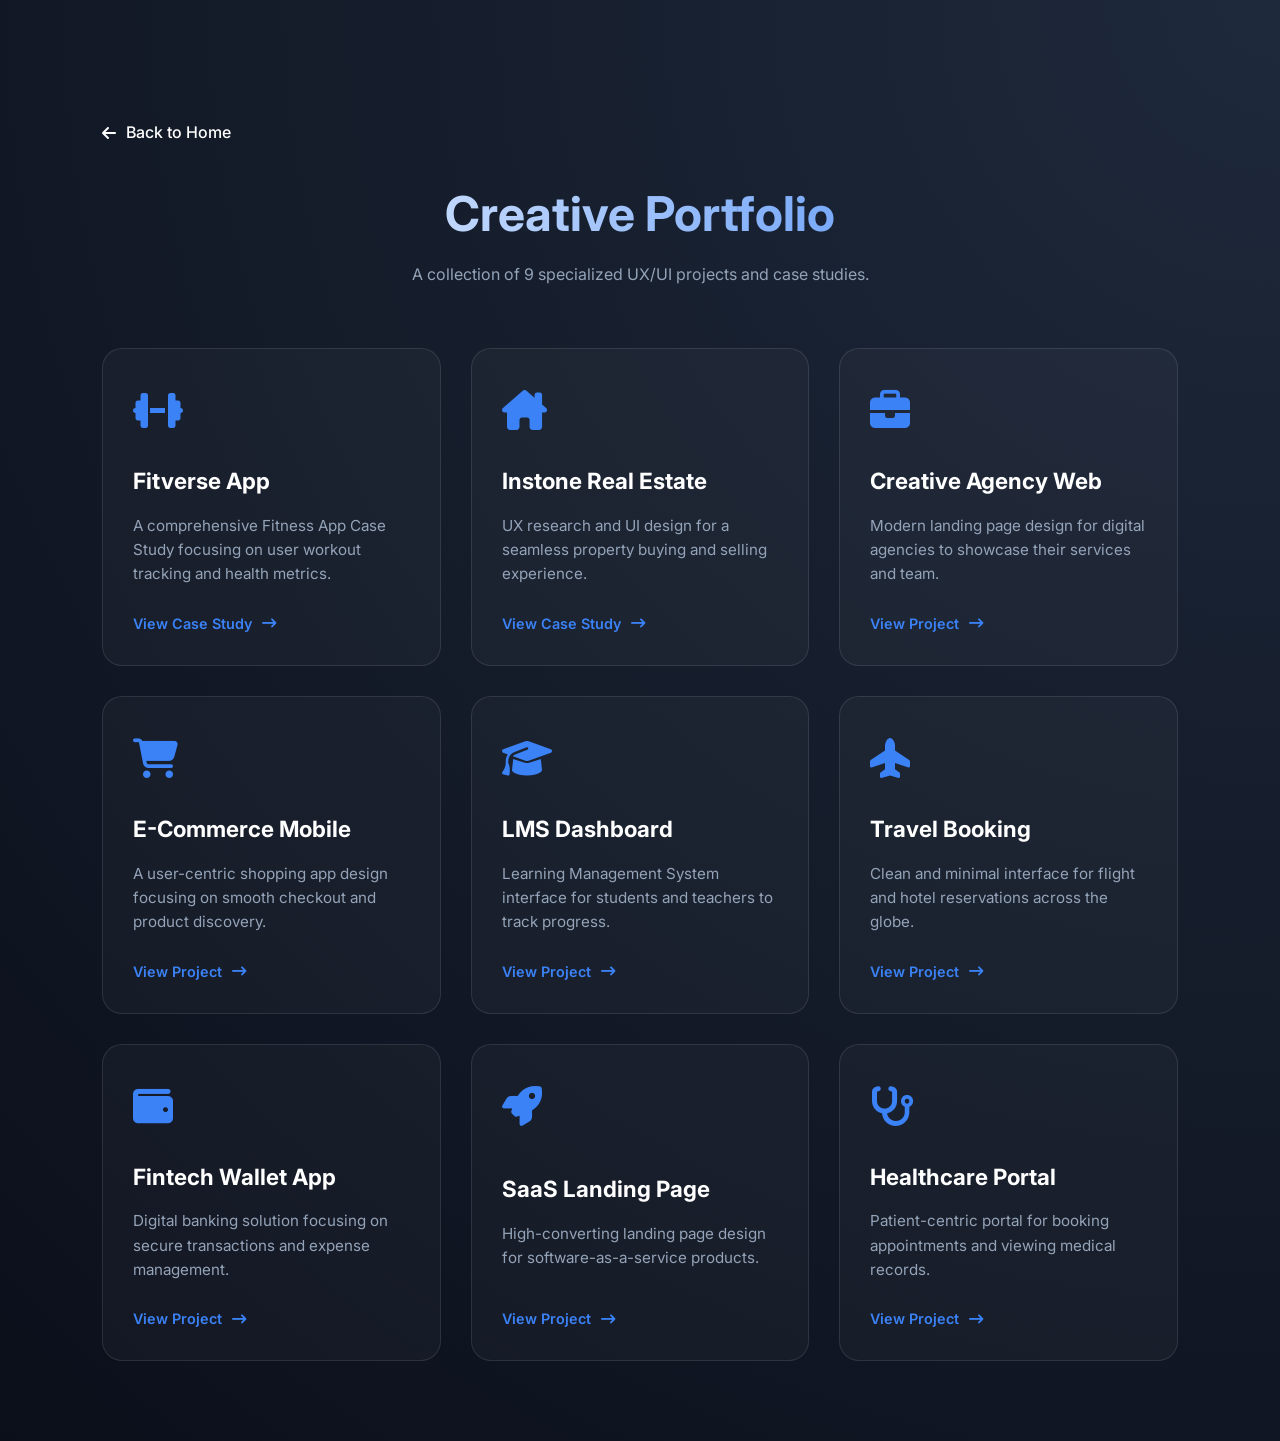
==== projects.html @ cd1f3f8b "first commit" ====
<!DOCTYPE html>
<html lang="en">
<head>
    <meta charset="UTF-8">
    <meta name="viewport" content="width=device-width, initial-scale=1.0">
    <title>My Projects | Sabbir Ahmed</title>
    <link href="https://fonts.googleapis.com/css2?family=Inter:wght@400;600;800&family=Poppins:wght@600;800&display=swap" rel="stylesheet">
    <link rel="stylesheet" href="https://cdnjs.cloudflare.com/ajax/libs/font-awesome/6.4.0/css/all.min.css">
    <link rel="stylesheet" href="style.css">
    <style>
        .projects-page {
            padding: 120px 8% 80px;
            background: radial-gradient(circle at top right, #1e293b, #0b0f1a);
            min-height: 100vh;
        }
        .header-info {
            text-align: center;
            margin-bottom: 60px;
        }
        .header-info h1 {
            font-size: 3rem;
            margin-bottom: 10px;
            background: linear-gradient(to right, #fff, var(--accent));
            -webkit-background-clip: text;
            -webkit-text-fill-color: transparent;
        }
        .project-grid {
            display: grid;
            grid-template-columns: repeat(auto-fit, minmax(320px, 1fr));
            gap: 30px;
        }
        .project-card {
            background: rgba(255, 255, 255, 0.03);
            border: 1px solid rgba(255, 255, 255, 0.1);
            border-radius: 20px;
            padding: 30px;
            text-decoration: none;
            transition: all 0.4s cubic-bezier(0.175, 0.885, 0.32, 1.275);
            display: flex;
            flex-direction: column;
            justify-content: space-between;
            position: relative;
            overflow: hidden;
        }
        .project-card::before {
            content: '';
            position: absolute;
            top: 0; left: 0; width: 100%; height: 4px;
            background: var(--accent);
            transform: scaleX(0);
            transition: 0.4s;
            transform-origin: left;
        }
        .project-card:hover {
            transform: translateY(-10px);
            background: rgba(255, 255, 255, 0.07);
            border-color: var(--accent);
            box-shadow: 0 20px 40px rgba(0,0,0,0.4);
        }
        .project-card:hover::before {
            transform: scaleX(1);
        }
        .p-icon {
            font-size: 2.5rem;
            color: var(--accent);
            margin-bottom: 20px;
        }
        .project-card h3 {
            color: #fff;
            font-size: 1.4rem;
            margin-bottom: 15px;
        }
        .project-card p {
            color: var(--text-dim);
            font-size: 0.95rem;
            line-height: 1.6;
            margin-bottom: 25px;
        }
        .p-footer {
            display: flex;
            align-items: center;
            color: var(--accent);
            font-weight: 600;
            font-size: 0.9rem;
            gap: 10px;
        }
        .back-btn {
            display: inline-flex;
            align-items: center;
            gap: 10px;
            color: #fff;
            text-decoration: none;
            margin-bottom: 30px;
            font-weight: 500;
            transition: 0.3s;
        }
        .back-btn:hover { color: var(--accent); }
    </style>
</head>
<body>

    <section class="projects-page">
        <a href="index.html" class="back-btn"><i class="fa-solid fa-arrow-left"></i> Back to Home</a>
        
        <div class="header-info">
            <h1>Creative Portfolio</h1>
            <p style="color: var(--text-dim);">A collection of 9 specialized UX/UI projects and case studies.</p>
        </div>

        <div class="project-grid">
            <a href="https://www.behance.net/gallery/232220679/Ux-Case-Study-Fitness-App%28Fitverse%29" target="_blank" class="project-card">
                <div class="p-icon"><i class="fa-solid fa-dumbbell"></i></div>
                <div>
                    <h3>Fitverse App</h3>
                    <p>A comprehensive Fitness App Case Study focusing on user workout tracking and health metrics.</p>
                </div>
                <div class="p-footer">View Case Study <i class="fa-solid fa-arrow-right-long"></i></div>
            </a>

            <a href="https://www.behance.net/gallery/232077105/UX-CASE-STUDY-REAL-ESTATE-%28INSTONE%29" target="_blank" class="project-card">
                <div class="p-icon"><i class="fa-solid fa-house-chimney"></i></div>
                <div>
                    <h3>Instone Real Estate</h3>
                    <p>UX research and UI design for a seamless property buying and selling experience.</p>
                </div>
                <div class="p-footer">View Case Study <i class="fa-solid fa-arrow-right-long"></i></div>
            </a>

            <a href="https://www.behance.net/sabbirahmed4396" target="_blank" class="project-card">
                <div class="p-icon"><i class="fa-solid fa-briefcase"></i></div>
                <div>
                    <h3>Creative Agency Web</h3>
                    <p>Modern landing page design for digital agencies to showcase their services and team.</p>
                </div>
                <div class="p-footer">View Project <i class="fa-solid fa-arrow-right-long"></i></div>
            </a>

            <a href="https://www.behance.net/sabbirahmed4396" target="_blank" class="project-card">
                <div class="p-icon"><i class="fa-solid fa-cart-shopping"></i></div>
                <div>
                    <h3>E-Commerce Mobile</h3>
                    <p>A user-centric shopping app design focusing on smooth checkout and product discovery.</p>
                </div>
                <div class="p-footer">View Project <i class="fa-solid fa-arrow-right-long"></i></div>
            </a>

            <a href="https://www.behance.net/sabbirahmed4396" target="_blank" class="project-card">
                <div class="p-icon"><i class="fa-solid fa-graduation-cap"></i></div>
                <div>
                    <h3>LMS Dashboard</h3>
                    <p>Learning Management System interface for students and teachers to track progress.</p>
                </div>
                <div class="p-footer">View Project <i class="fa-solid fa-arrow-right-long"></i></div>
            </a>

            <a href="https://www.behance.net/sabbirahmed4396" target="_blank" class="project-card">
                <div class="p-icon"><i class="fa-solid fa-plane-up"></i></div>
                <div>
                    <h3>Travel Booking</h3>
                    <p>Clean and minimal interface for flight and hotel reservations across the globe.</p>
                </div>
                <div class="p-footer">View Project <i class="fa-solid fa-arrow-right-long"></i></div>
            </a>

            <a href="https://www.behance.net/sabbirahmed4396" target="_blank" class="project-card">
                <div class="p-icon"><i class="fa-solid fa-wallet"></i></div>
                <div>
                    <h3>Fintech Wallet App</h3>
                    <p>Digital banking solution focusing on secure transactions and expense management.</p>
                </div>
                <div class="p-footer">View Project <i class="fa-solid fa-arrow-right-long"></i></div>
            </a>

            <a href="https://www.behance.net/sabbirahmed4396" target="_blank" class="project-card">
                <div class="p-icon"><i class="fa-solid fa-rocket"></i></div>
                <div>
                    <h3>SaaS Landing Page</h3>
                    <p>High-converting landing page design for software-as-a-service products.</p>
                </div>
                <div class="p-footer">View Project <i class="fa-solid fa-arrow-right-long"></i></div>
            </a>

            <a href="https://www.behance.net/sabbirahmed4396" target="_blank" class="project-card">
                <div class="p-icon"><i class="fa-solid fa-stethoscope"></i></div>
                <div>
                    <h3>Healthcare Portal</h3>
                    <p>Patient-centric portal for booking appointments and viewing medical records.</p>
                </div>
                <div class="p-footer">View Project <i class="fa-solid fa-arrow-right-long"></i></div>
            </a>
        </div>
    </section>

</body>
</html>
---- style.css ----
:root {
    --bg-deep: #0b0f1a;
    --bg-card: #161b2a;
    --accent: #3b82f6; 
    --accent-glow: rgba(59, 130, 246, 0.4);
    --text-white: #f8fafc;
    --text-dim: #94a3b8;
    --nav-bg: rgba(11, 15, 26, 0.95);
}

* { margin: 0; padding: 0; box-sizing: border-box; scroll-behavior: smooth; }
body { font-family: 'Inter', sans-serif; background: var(--bg-deep); color: var(--text-white); line-height: 1.6; }

/* Header */
header {
    position: fixed; width: 100%; top: 0; padding: 18px 8%; background: var(--nav-bg);
    backdrop-filter: blur(15px); z-index: 1000; display: flex; justify-content: space-between; align-items: center;
    border-bottom: 1px solid rgba(255,255,255,0.05);
}
.logo { font-weight: 800; font-size: 1.6rem; color: white; text-decoration: none; font-family: 'Poppins', sans-serif; }
.logo span { color: var(--accent); }
.nav-menu { display: flex; list-style: none; gap: 30px; }
.nav-link { text-decoration: none; color: var(--text-dim); font-weight: 500; transition: 0.3s; }
.nav-link:hover { color: var(--accent); }

/* Hero Section */
section { padding: 100px 10%; }
.hero { height: 100vh; display: flex; align-items: center; justify-content: space-between; background: radial-gradient(circle at 80% 20%, #1e293b 0%, #0b0f1a 100%); }
.hero h1 { font-family: 'Poppins', sans-serif; font-size: 3.5rem; font-weight: 800; }
.hero h1 span { color: var(--accent); }
.designation-container { font-size: 1.8rem; font-weight: 600; margin-bottom: 20px; color: #fff; }
.hero-description { color: var(--text-dim); max-width: 550px; margin-bottom: 40px; }

/* Resume Button & Hero Socials */
.hero-action { display: flex; flex-direction: column; gap: 30px; }
.btn-modern {
    display: inline-flex; align-items: center; background: var(--accent); color: white;
    text-decoration: none; padding: 10px 25px; border-radius: 50px; font-weight: 600; transition: 0.4s; width: fit-content;
}
.btn-modern .icon { background: white; color: var(--accent); width: 35px; height: 35px; border-radius: 50%; display: flex; align-items: center; justify-content: center; margin-left: 15px; }
.btn-modern:hover { transform: translateY(-3px); box-shadow: 0 10px 20px var(--accent-glow); }

.hero-socials { display: flex; gap: 15px; }
.social-icon {
    width: 40px; height: 40px; display: flex; align-items: center; justify-content: center;
    background: var(--bg-card); color: var(--accent); border: 1px solid rgba(59, 130, 246, 0.2);
    border-radius: 10px; transition: 0.3s; text-decoration: none;
}
.social-icon:hover { background: var(--accent); color: white; transform: translateY(-5px); box-shadow: 0 5px 15px var(--accent-glow); }

/* Get In Touch Section - Refined */
.contact-wrapper {
    display: grid; grid-template-columns: 1fr 1.5fr; gap: 40px;
    background: var(--bg-card); padding: 40px; border-radius: 25px;
    border: 1px solid rgba(255,255,255,0.05); box-shadow: 0 20px 40px rgba(0,0,0,0.3);
}
.contact-info-card {
    background: var(--accent); color: white; padding: 40px; border-radius: 20px;
}
.contact-info-card h3 { margin-bottom: 15px; font-size: 1.5rem; }
.info-item { display: flex; align-items: center; gap: 20px; margin-top: 30px; }
.info-item i { font-size: 1.5rem; background: rgba(255,255,255,0.2); width: 50px; height: 50px; display: flex; align-items: center; justify-content: center; border-radius: 12px; }
.info-item span { display: block; font-size: 0.8rem; opacity: 0.8; }
.info-item p { font-weight: 600; }

.contact-form { display: flex; flex-direction: column; gap: 20px; }
.form-row { display: grid; grid-template-columns: 1fr 1fr; gap: 20px; }
.contact-form input, .contact-form textarea {
    background: rgba(255,255,255,0.03); border: 1px solid rgba(255,255,255,0.1);
    padding: 15px; border-radius: 12px; color: white; outline: none; transition: 0.3s;
}
.contact-form input:focus, .contact-form textarea:focus { border-color: var(--accent); background: rgba(255,255,255,0.05); }
.btn-primary {
    background: var(--accent); color: white; padding: 15px 30px; border: none;
    border-radius: 12px; font-weight: 700; cursor: pointer; transition: 0.3s; width: fit-content;
}
.btn-primary:hover { transform: scale(1.05); box-shadow: 0 10px 20px var(--accent-glow); }

/* Footer - Beautiful & Clean */
footer {
    background: #070a13; padding: 80px 10% 40px; border-top: 1px solid rgba(255,255,255,0.05);
}
.footer-container {
    display: grid; grid-template-columns: 2fr 1fr 1.5fr; gap: 60px; margin-bottom: 60px;
}
.footer-brand .logo { font-size: 2rem; }
.footer-brand p { color: var(--text-dim); margin-top: 20px; max-width: 350px; }
.footer-links h4, .footer-newsletter h4 { font-size: 1.2rem; margin-bottom: 25px; position: relative; }
.footer-links h4::after { content: ''; position: absolute; left: 0; bottom: -8px; width: 40px; height: 2px; background: var(--accent); }
.footer-links ul { list-style: none; }
.footer-links ul li { margin-bottom: 12px; }
.footer-links ul li a { color: var(--text-dim); text-decoration: none; transition: 0.3s; }
.footer-links ul li a:hover { color: var(--accent); padding-left: 8px; }

.footer-socials { display: flex; gap: 15px; margin-top: 20px; }
.footer-socials a {
    width: 45px; height: 45px; background: rgba(255,255,255,0.05); color: white;
    display: flex; align-items: center; justify-content: center; border-radius: 50%;
    transition: 0.3s; text-decoration: none; font-size: 1.2rem;
}
.footer-socials a:hover { background: var(--accent); transform: rotate(360deg); }

.footer-bottom {
    text-align: center; padding-top: 40px; border-top: 1px solid rgba(255,255,255,0.05); color: #444; font-size: 0.9rem;
}

/* Morph Animation & Section Title */
.profile-frame {
    width: 350px; height: 350px; overflow: hidden; border: 5px solid rgba(255,255,255,0.05);
    animation: morph 8s infinite ease-in-out;
}
.profile-frame img { width: 100%; height: 100%; object-fit: cover; }
@keyframes morph {
    0%, 100% { border-radius: 60% 40% 30% 70% / 60% 30% 70% 40%; }
    50% { border-radius: 30% 60% 70% 40% / 50% 60% 30% 60%; }
}
.section-title { text-align: center; font-size: 2.5rem; margin-bottom: 60px; font-family: 'Poppins'; }
.grid-container { display: grid; grid-template-columns: repeat(auto-fit, minmax(300px, 1fr)); gap: 30px; }
.card { background: var(--bg-card); padding: 40px; border-radius: 20px; border: 1px solid rgba(255,255,255,0.05); transition: 0.3s; }
.card:hover { transform: translateY(-10px); border-color: var(--accent); }

/* Responsive */
@media (max-width: 992px) {
    .contact-wrapper, .footer-container { grid-template-columns: 1fr; gap: 40px; }
    .hero { flex-direction: column; text-align: center; height: auto; padding-top: 150px; }
    .hero-socials { justify-content: center; }
    .hero-action { align-items: center; }
    .form-row { grid-template-columns: 1fr; }
}

/* --- AI Background Setup --- */

/* Base styling for sections with background */
.section-bg {
    position: relative;
    background-size: cover;
    background-position: center;
    background-attachment: fixed; /* Creates the cool parallax effect */
    z-index: 1;
    overflow: hidden;
}

/* Dark overlay to ensure text contrast */
.section-bg::before {
    content: '';
    position: absolute;
    top: 0;
    left: 0;
    width: 100%;
    height: 100%;
    background: rgba(11, 15, 26, 0.88); /* Deep dark overlay */
    z-index: -1;
}

/* Custom overlay for Hero to make the design pop */
.hero.section-bg::before {
    background: linear-gradient(to right, rgba(11, 15, 26, 0.9), rgba(11, 15, 26, 0.6));
}

/* Ensure content stays above the overlay */
.section-bg > * {
    position: relative;
    z-index: 2;
}

/* Small correction for cards on image backgrounds */
.card {
    background: rgba(22, 27, 42, 0.8) !important; /* Semi-transparent cards */
    backdrop-filter: blur(10px);
    border: 1px solid rgba(255, 255, 255, 0.1);
}

@media (max-width: 768px) {
    .section-bg {
        background-attachment: scroll; /* Mobile smooth scrolling */
    }
}
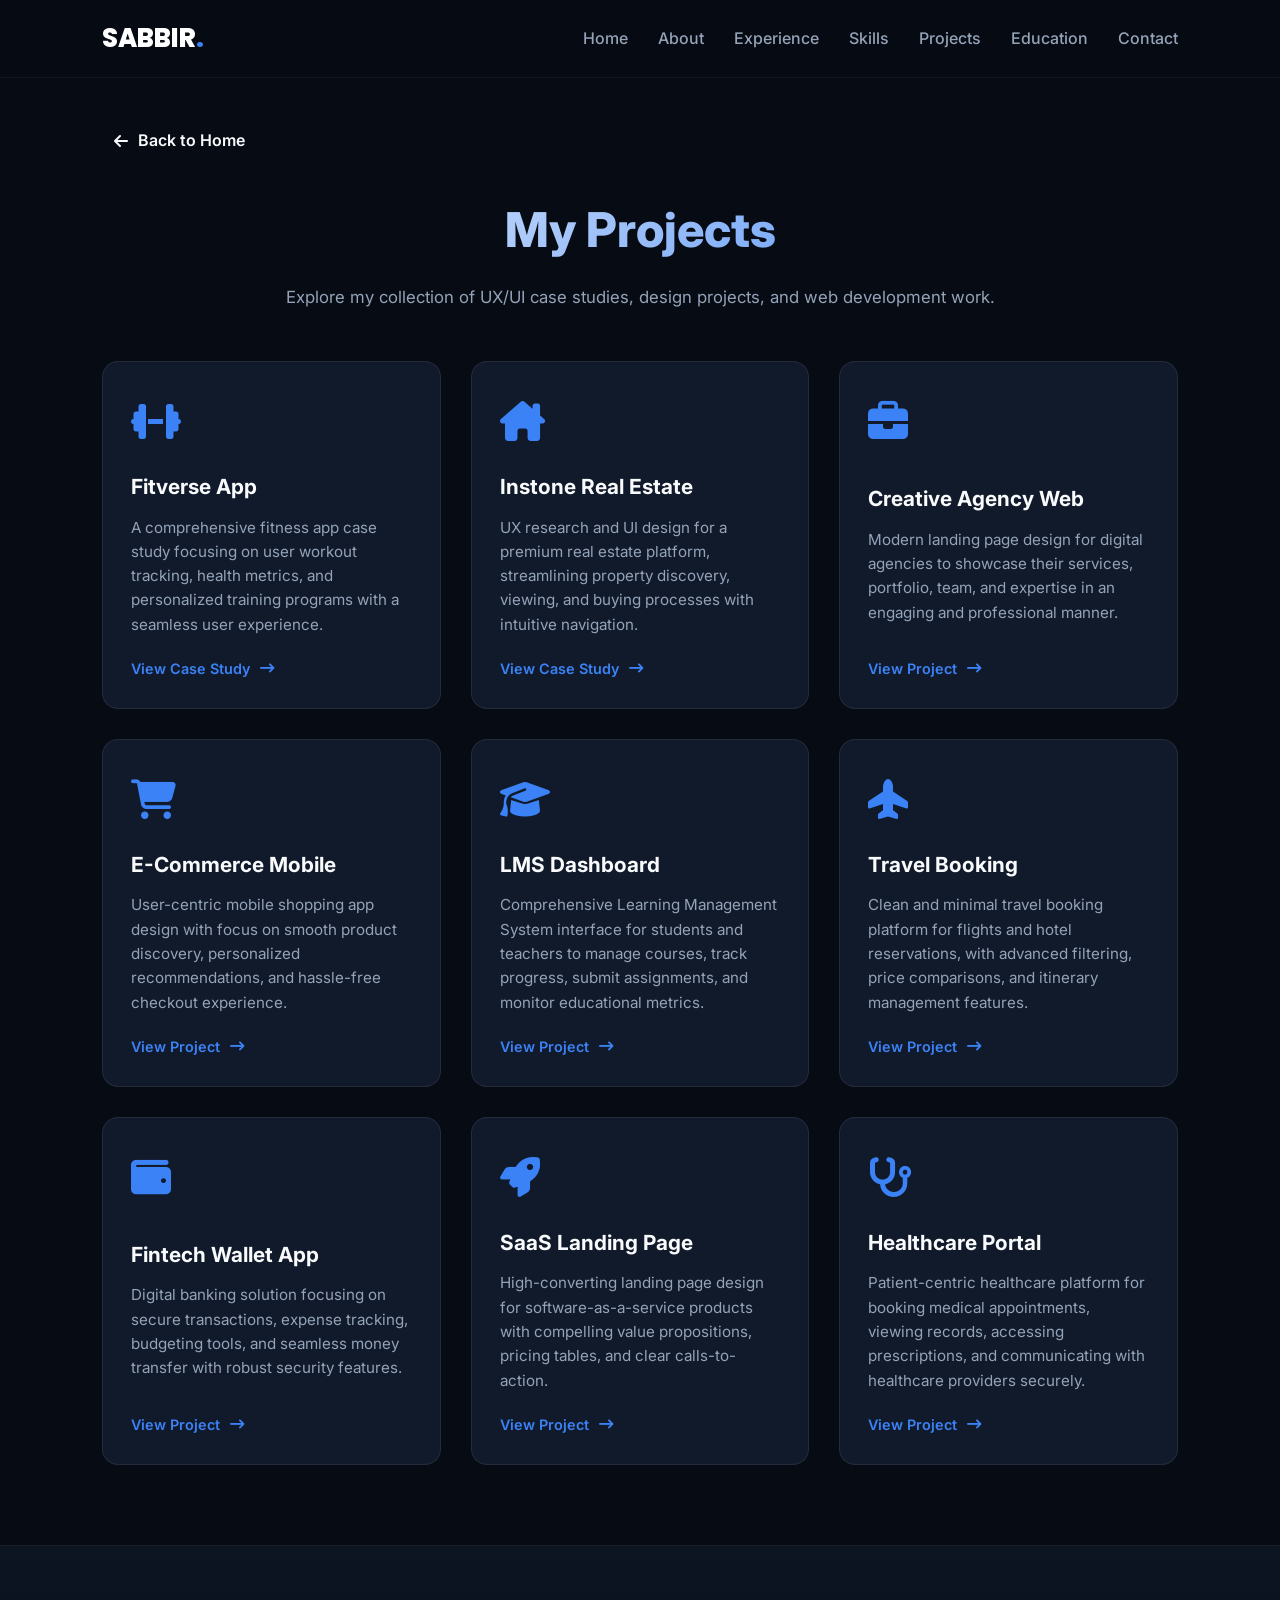
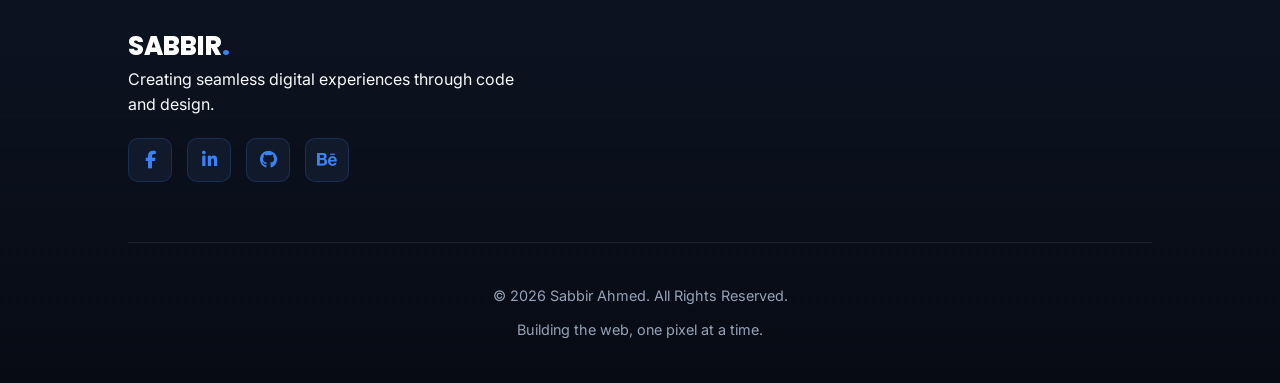
==== commit 9e182fec: "Update portfolio design and about section" ====
--- a/projects.html
+++ b/projects.html
@@ -3,193 +3,218 @@
 <head>
     <meta charset="UTF-8">
     <meta name="viewport" content="width=device-width, initial-scale=1.0">
-    <title>My Projects | Sabbir Ahmed</title>
-    <link href="https://fonts.googleapis.com/css2?family=Inter:wght@400;600;800&family=Poppins:wght@600;800&display=swap" rel="stylesheet">
+    <meta name="description" content="My Projects | Sabbir Ahmed - UX/UI Case Studies and Web Development Projects">
+    <meta name="keywords" content="Projects, Portfolio, UX/UI, Case Studies, Web Development, Sabbir Ahmed">
+    <meta name="author" content="Sabbir Ahmed">
+    <title>My Projects | Sabbir Ahmed - WordPress Developer & E-commerce Manager</title>
+    <link href="https://fonts.googleapis.com/css2?family=Inter:wght@300;400;600;800&family=Poppins:wght@400;600;800&display=swap" rel="stylesheet">
+    <link href="https://unpkg.com/aos@2.3.1/dist/aos.css" rel="stylesheet">
     <link rel="stylesheet" href="https://cdnjs.cloudflare.com/ajax/libs/font-awesome/6.4.0/css/all.min.css">
+    <link rel="icon" href="Sabbir.jpeg" type="image/jpeg">
     <link rel="stylesheet" href="style.css">
-    <style>
-        .projects-page {
-            padding: 120px 8% 80px;
-            background: radial-gradient(circle at top right, #1e293b, #0b0f1a);
-            min-height: 100vh;
-        }
-        .header-info {
-            text-align: center;
-            margin-bottom: 60px;
-        }
-        .header-info h1 {
-            font-size: 3rem;
-            margin-bottom: 10px;
-            background: linear-gradient(to right, #fff, var(--accent));
-            -webkit-background-clip: text;
-            -webkit-text-fill-color: transparent;
-        }
-        .project-grid {
-            display: grid;
-            grid-template-columns: repeat(auto-fit, minmax(320px, 1fr));
-            gap: 30px;
-        }
-        .project-card {
-            background: rgba(255, 255, 255, 0.03);
-            border: 1px solid rgba(255, 255, 255, 0.1);
-            border-radius: 20px;
-            padding: 30px;
-            text-decoration: none;
-            transition: all 0.4s cubic-bezier(0.175, 0.885, 0.32, 1.275);
-            display: flex;
-            flex-direction: column;
-            justify-content: space-between;
-            position: relative;
-            overflow: hidden;
-        }
-        .project-card::before {
-            content: '';
-            position: absolute;
-            top: 0; left: 0; width: 100%; height: 4px;
-            background: var(--accent);
-            transform: scaleX(0);
-            transition: 0.4s;
-            transform-origin: left;
-        }
-        .project-card:hover {
-            transform: translateY(-10px);
-            background: rgba(255, 255, 255, 0.07);
-            border-color: var(--accent);
-            box-shadow: 0 20px 40px rgba(0,0,0,0.4);
-        }
-        .project-card:hover::before {
-            transform: scaleX(1);
-        }
-        .p-icon {
-            font-size: 2.5rem;
-            color: var(--accent);
-            margin-bottom: 20px;
-        }
-        .project-card h3 {
-            color: #fff;
-            font-size: 1.4rem;
-            margin-bottom: 15px;
-        }
-        .project-card p {
-            color: var(--text-dim);
-            font-size: 0.95rem;
-            line-height: 1.6;
-            margin-bottom: 25px;
-        }
-        .p-footer {
-            display: flex;
-            align-items: center;
-            color: var(--accent);
-            font-weight: 600;
-            font-size: 0.9rem;
-            gap: 10px;
-        }
-        .back-btn {
-            display: inline-flex;
-            align-items: center;
-            gap: 10px;
-            color: #fff;
-            text-decoration: none;
-            margin-bottom: 30px;
-            font-weight: 500;
-            transition: 0.3s;
-        }
-        .back-btn:hover { color: var(--accent); }
-    </style>
 </head>
 <body>
 
+    <!-- Header -->
+    <header>
+        <a href="index.html" class="logo">SABBIR<span>.</span></a>
+        <button class="menu-toggle" aria-label="Toggle navigation" aria-expanded="false">
+            <span></span>
+            <span></span>
+            <span></span>
+        </button>
+        <ul class="nav-menu">
+            <li><a href="index.html#home" class="nav-link">Home</a></li>
+            <li><a href="index.html#about" class="nav-link">About</a></li>
+            <li><a href="index.html#experience" class="nav-link">Experience</a></li>
+            <li><a href="index.html#skills" class="nav-link">Skills</a></li>
+            <li><a href="#projects" class="nav-link">Projects</a></li>
+            <li><a href="index.html#education" class="nav-link">Education</a></li>
+            <li><a href="index.html#contact" class="nav-link">Contact</a></li>
+        </ul>
+    </header>
+
+    <!-- Projects Page -->
     <section class="projects-page">
-        <a href="index.html" class="back-btn"><i class="fa-solid fa-arrow-left"></i> Back to Home</a>
+        <a href="index.html" class="back-btn">
+            <i class="fa-solid fa-arrow-left"></i>
+            Back to Home
+        </a>
         
-        <div class="header-info">
-            <h1>Creative Portfolio</h1>
-            <p style="color: var(--text-dim);">A collection of 9 specialized UX/UI projects and case studies.</p>
+        <div class="header-info" data-aos="fade-up">
+            <h1>My Projects</h1>
+            <p>Explore my collection of UX/UI case studies, design projects, and web development work.</p>
         </div>
 
         <div class="project-grid">
-            <a href="https://www.behance.net/gallery/232220679/Ux-Case-Study-Fitness-App%28Fitverse%29" target="_blank" class="project-card">
-                <div class="p-icon"><i class="fa-solid fa-dumbbell"></i></div>
+            <!-- Fitverse App - Featured -->
+            <a href="https://www.behance.net/gallery/232220679/Ux-Case-Study-Fitness-App%28Fitverse%29" target="_blank" rel="noopener noreferrer" class="project-card" data-aos="fade-up">
+                <div class="p-icon">
+                    <i class="fa-solid fa-dumbbell"></i>
+                </div>
                 <div>
                     <h3>Fitverse App</h3>
-                    <p>A comprehensive Fitness App Case Study focusing on user workout tracking and health metrics.</p>
-                </div>
-                <div class="p-footer">View Case Study <i class="fa-solid fa-arrow-right-long"></i></div>
-            </a>
-
-            <a href="https://www.behance.net/gallery/232077105/UX-CASE-STUDY-REAL-ESTATE-%28INSTONE%29" target="_blank" class="project-card">
-                <div class="p-icon"><i class="fa-solid fa-house-chimney"></i></div>
+                    <p>A comprehensive fitness app case study focusing on user workout tracking, health metrics, and personalized training programs with a seamless user experience.</p>
+                </div>
+                <div class="p-footer">
+                    <span>View Case Study</span>
+                    <i class="fa-solid fa-arrow-right-long"></i>
+                </div>
+            </a>
+
+            <!-- Instone Real Estate - Featured -->
+            <a href="https://www.behance.net/gallery/232077105/UX-CASE-STUDY-REAL-ESTATE-%28INSTONE%29" target="_blank" rel="noopener noreferrer" class="project-card" data-aos="fade-up">
+                <div class="p-icon">
+                    <i class="fa-solid fa-house-chimney"></i>
+                </div>
                 <div>
                     <h3>Instone Real Estate</h3>
-                    <p>UX research and UI design for a seamless property buying and selling experience.</p>
-                </div>
-                <div class="p-footer">View Case Study <i class="fa-solid fa-arrow-right-long"></i></div>
-            </a>
-
-            <a href="https://www.behance.net/sabbirahmed4396" target="_blank" class="project-card">
-                <div class="p-icon"><i class="fa-solid fa-briefcase"></i></div>
+                    <p>UX research and UI design for a premium real estate platform, streamlining property discovery, viewing, and buying processes with intuitive navigation.</p>
+                </div>
+                <div class="p-footer">
+                    <span>View Case Study</span>
+                    <i class="fa-solid fa-arrow-right-long"></i>
+                </div>
+            </a>
+
+            <!-- Creative Agency Web -->
+            <a href="https://www.behance.net/sabbirahmed4396" target="_blank" rel="noopener noreferrer" class="project-card" data-aos="fade-up">
+                <div class="p-icon">
+                    <i class="fa-solid fa-briefcase"></i>
+                </div>
                 <div>
                     <h3>Creative Agency Web</h3>
-                    <p>Modern landing page design for digital agencies to showcase their services and team.</p>
-                </div>
-                <div class="p-footer">View Project <i class="fa-solid fa-arrow-right-long"></i></div>
-            </a>
-
-            <a href="https://www.behance.net/sabbirahmed4396" target="_blank" class="project-card">
-                <div class="p-icon"><i class="fa-solid fa-cart-shopping"></i></div>
+                    <p>Modern landing page design for digital agencies to showcase their services, portfolio, team, and expertise in an engaging and professional manner.</p>
+                </div>
+                <div class="p-footer">
+                    <span>View Project</span>
+                    <i class="fa-solid fa-arrow-right-long"></i>
+                </div>
+            </a>
+
+            <!-- E-Commerce Mobile -->
+            <a href="https://www.behance.net/sabbirahmed4396" target="_blank" rel="noopener noreferrer" class="project-card" data-aos="fade-up">
+                <div class="p-icon">
+                    <i class="fa-solid fa-cart-shopping"></i>
+                </div>
                 <div>
                     <h3>E-Commerce Mobile</h3>
-                    <p>A user-centric shopping app design focusing on smooth checkout and product discovery.</p>
-                </div>
-                <div class="p-footer">View Project <i class="fa-solid fa-arrow-right-long"></i></div>
-            </a>
-
-            <a href="https://www.behance.net/sabbirahmed4396" target="_blank" class="project-card">
-                <div class="p-icon"><i class="fa-solid fa-graduation-cap"></i></div>
+                    <p>User-centric mobile shopping app design with focus on smooth product discovery, personalized recommendations, and hassle-free checkout experience.</p>
+                </div>
+                <div class="p-footer">
+                    <span>View Project</span>
+                    <i class="fa-solid fa-arrow-right-long"></i>
+                </div>
+            </a>
+
+            <!-- LMS Dashboard -->
+            <a href="https://www.behance.net/sabbirahmed4396" target="_blank" rel="noopener noreferrer" class="project-card" data-aos="fade-up">
+                <div class="p-icon">
+                    <i class="fa-solid fa-graduation-cap"></i>
+                </div>
                 <div>
                     <h3>LMS Dashboard</h3>
-                    <p>Learning Management System interface for students and teachers to track progress.</p>
-                </div>
-                <div class="p-footer">View Project <i class="fa-solid fa-arrow-right-long"></i></div>
-            </a>
-
-            <a href="https://www.behance.net/sabbirahmed4396" target="_blank" class="project-card">
-                <div class="p-icon"><i class="fa-solid fa-plane-up"></i></div>
+                    <p>Comprehensive Learning Management System interface for students and teachers to manage courses, track progress, submit assignments, and monitor educational metrics.</p>
+                </div>
+                <div class="p-footer">
+                    <span>View Project</span>
+                    <i class="fa-solid fa-arrow-right-long"></i>
+                </div>
+            </a>
+
+            <!-- Travel Booking -->
+            <a href="https://www.behance.net/sabbirahmed4396" target="_blank" rel="noopener noreferrer" class="project-card" data-aos="fade-up">
+                <div class="p-icon">
+                    <i class="fa-solid fa-plane-up"></i>
+                </div>
                 <div>
                     <h3>Travel Booking</h3>
-                    <p>Clean and minimal interface for flight and hotel reservations across the globe.</p>
-                </div>
-                <div class="p-footer">View Project <i class="fa-solid fa-arrow-right-long"></i></div>
-            </a>
-
-            <a href="https://www.behance.net/sabbirahmed4396" target="_blank" class="project-card">
-                <div class="p-icon"><i class="fa-solid fa-wallet"></i></div>
+                    <p>Clean and minimal travel booking platform for flights and hotel reservations, with advanced filtering, price comparisons, and itinerary management features.</p>
+                </div>
+                <div class="p-footer">
+                    <span>View Project</span>
+                    <i class="fa-solid fa-arrow-right-long"></i>
+                </div>
+            </a>
+
+            <!-- Fintech Wallet App -->
+            <a href="https://www.behance.net/sabbirahmed4396" target="_blank" rel="noopener noreferrer" class="project-card" data-aos="fade-up">
+                <div class="p-icon">
+                    <i class="fa-solid fa-wallet"></i>
+                </div>
                 <div>
                     <h3>Fintech Wallet App</h3>
-                    <p>Digital banking solution focusing on secure transactions and expense management.</p>
-                </div>
-                <div class="p-footer">View Project <i class="fa-solid fa-arrow-right-long"></i></div>
-            </a>
-
-            <a href="https://www.behance.net/sabbirahmed4396" target="_blank" class="project-card">
-                <div class="p-icon"><i class="fa-solid fa-rocket"></i></div>
+                    <p>Digital banking solution focusing on secure transactions, expense tracking, budgeting tools, and seamless money transfer with robust security features.</p>
+                </div>
+                <div class="p-footer">
+                    <span>View Project</span>
+                    <i class="fa-solid fa-arrow-right-long"></i>
+                </div>
+            </a>
+
+            <!-- SaaS Landing Page -->
+            <a href="https://www.behance.net/sabbirahmed4396" target="_blank" rel="noopener noreferrer" class="project-card" data-aos="fade-up">
+                <div class="p-icon">
+                    <i class="fa-solid fa-rocket"></i>
+                </div>
                 <div>
                     <h3>SaaS Landing Page</h3>
-                    <p>High-converting landing page design for software-as-a-service products.</p>
-                </div>
-                <div class="p-footer">View Project <i class="fa-solid fa-arrow-right-long"></i></div>
-            </a>
-
-            <a href="https://www.behance.net/sabbirahmed4396" target="_blank" class="project-card">
-                <div class="p-icon"><i class="fa-solid fa-stethoscope"></i></div>
+                    <p>High-converting landing page design for software-as-a-service products with compelling value propositions, pricing tables, and clear calls-to-action.</p>
+                </div>
+                <div class="p-footer">
+                    <span>View Project</span>
+                    <i class="fa-solid fa-arrow-right-long"></i>
+                </div>
+            </a>
+
+            <!-- Healthcare Portal -->
+            <a href="https://www.behance.net/sabbirahmed4396" target="_blank" rel="noopener noreferrer" class="project-card" data-aos="fade-up">
+                <div class="p-icon">
+                    <i class="fa-solid fa-stethoscope"></i>
+                </div>
                 <div>
                     <h3>Healthcare Portal</h3>
-                    <p>Patient-centric portal for booking appointments and viewing medical records.</p>
-                </div>
-                <div class="p-footer">View Project <i class="fa-solid fa-arrow-right-long"></i></div>
+                    <p>Patient-centric healthcare platform for booking medical appointments, viewing records, accessing prescriptions, and communicating with healthcare providers securely.</p>
+                </div>
+                <div class="p-footer">
+                    <span>View Project</span>
+                    <i class="fa-solid fa-arrow-right-long"></i>
+                </div>
             </a>
         </div>
     </section>
 
+    <!-- Footer -->
+    <footer>
+        <div class="footer-container">
+            <div class="footer-content">
+                <a href="index.html" class="logo">SABBIR<span>.</span></a>
+                <p class="footer-tagline">Creating seamless digital experiences through code and design.</p>
+                
+                <div class="footer-socials">
+                    <a href="https://www.facebook.com/sabbirahmed.7sabi" target="_blank" rel="noopener noreferrer" title="Facebook">
+                        <i class="fa-brands fa-facebook-f"></i>
+                    </a>
+                    <a href="https://www.linkedin.com/in/sabbir-ahmed-0495a4214" target="_blank" rel="noopener noreferrer" title="LinkedIn">
+                        <i class="fa-brands fa-linkedin-in"></i>
+                    </a>
+                    <a href="https://github.com/Sabbir325" target="_blank" rel="noopener noreferrer" title="GitHub">
+                        <i class="fa-brands fa-github"></i>
+                    </a>
+                    <a href="https://www.behance.net/sabbirahmed4396" target="_blank" rel="noopener noreferrer" title="Behance">
+                        <i class="fa-brands fa-behance"></i>
+                    </a>
+                </div>
+            </div>
+        </div>
+
+        <div class="footer-bottom">
+            <p>&copy; <span id="year"></span> Sabbir Ahmed. All Rights Reserved.</p>
+            <p>Building the web, one pixel at a time.</p>
+        </div>
+    </footer>
+
+    <script src="https://unpkg.com/aos@2.3.1/dist/aos.js"></script>
+    <script src="script.js"></script>
 </body>
 </html>
--- a/style.css
+++ b/style.css
@@ -1,177 +1,2330 @@
 :root {
-    --bg-deep: #0b0f1a;
-    --bg-card: #161b2a;
-    --accent: #3b82f6; 
-    --accent-glow: rgba(59, 130, 246, 0.4);
-    --text-white: #f8fafc;
-    --text-dim: #94a3b8;
-    --nav-bg: rgba(11, 15, 26, 0.95);
+    --bg-primary: #070B14;
+    --bg-secondary: #0D1422;
+    --bg-card: #111A2B;
+    --accent: #3B82F6;
+    --accent-hover: #60A5FA;
+    --accent-glow: rgba(59, 130, 246, 0.3);
+    --text-primary: #F8FAFC;
+    --text-secondary: #94A3B8;
+    --nav-bg: rgba(7, 11, 20, 0.95);
 }
 
 * { margin: 0; padding: 0; box-sizing: border-box; scroll-behavior: smooth; }
-body { font-family: 'Inter', sans-serif; background: var(--bg-deep); color: var(--text-white); line-height: 1.6; }
+
+body { 
+    font-family: 'Inter', sans-serif; 
+    background: var(--bg-primary); 
+    color: var(--text-primary); 
+    line-height: 1.6; 
+    overflow-x: hidden;
+    cursor: default;
+}
+
+.cursor-follower {
+    position: fixed;
+    top: 0;
+    left: 0;
+    width: 18px;
+    height: 18px;
+    border: 1px solid rgba(59, 130, 246, 0.9);
+    background: rgba(59, 130, 246, 0.08);
+    border-radius: 50%;
+    pointer-events: none;
+    transform: translate(-50%, -50%);
+    z-index: 2000;
+    opacity: 0;
+    transition: width 0.25s ease, height 0.25s ease, border-color 0.25s ease, opacity 0.25s ease, box-shadow 0.25s ease;
+    box-shadow: 0 0 18px rgba(59, 130, 246, 0.12);
+}
+
+.cursor-follower.is-visible {
+    opacity: 1;
+}
+
+.cursor-follower.is-hovering {
+    width: 36px;
+    height: 36px;
+    border-color: rgba(96, 165, 250, 1);
+    box-shadow: 0 0 22px rgba(59, 130, 246, 0.18);
+}
+
+body a,
+body button,
+body .btn-primary,
+body .btn-secondary,
+body .social-icon,
+body .nav-link,
+body .project-case-link,
+body .mini-link,
+body .projects-cta-link,
+body .filter-btn,
+body .project-card,
+body .mini-project-card,
+body .experience-card,
+body .skill-chip,
+body .company-link,
+body .social-icon,
+body .menu-toggle {
+    cursor: pointer;
+}
 
 /* Header */
 header {
-    position: fixed; width: 100%; top: 0; padding: 18px 8%; background: var(--nav-bg);
-    backdrop-filter: blur(15px); z-index: 1000; display: flex; justify-content: space-between; align-items: center;
+    position: fixed; 
+    width: 100%; 
+    top: 0; 
+    padding: 18px 8%; 
+    background: var(--nav-bg);
+    backdrop-filter: blur(15px); 
+    z-index: 1000; 
+    display: flex; 
+    justify-content: space-between; 
+    align-items: center;
     border-bottom: 1px solid rgba(255,255,255,0.05);
 }
-.logo { font-weight: 800; font-size: 1.6rem; color: white; text-decoration: none; font-family: 'Poppins', sans-serif; }
-.logo span { color: var(--accent); }
-.nav-menu { display: flex; list-style: none; gap: 30px; }
-.nav-link { text-decoration: none; color: var(--text-dim); font-weight: 500; transition: 0.3s; }
-.nav-link:hover { color: var(--accent); }
+
+.logo { 
+    font-weight: 800; 
+    font-size: 1.6rem; 
+    color: white; 
+    text-decoration: none; 
+    font-family: 'Poppins', sans-serif; 
+    transition: 0.3s;
+}
+
+.logo:hover {
+    color: var(--accent-hover);
+}
+
+.logo span { 
+    color: var(--accent); 
+}
+
+.nav-menu { 
+    display: flex; 
+    list-style: none; 
+    gap: 30px; 
+    align-items: center; 
+}
+
+.nav-link { 
+    text-decoration: none; 
+    color: var(--text-secondary); 
+    font-weight: 500; 
+    transition: 0.3s ease;
+    position: relative;
+}
+
+.nav-link::after {
+    content: '';
+    position: absolute;
+    bottom: -5px;
+    left: 0;
+    width: 0;
+    height: 2px;
+    background: var(--accent);
+    transition: width 0.3s ease;
+}
+
+.nav-link:hover { 
+    color: var(--accent); 
+}
+
+.nav-link:hover::after {
+    width: 100%;
+}
+
+.menu-toggle {
+    display: none;
+    flex-direction: column;
+    gap: 5px;
+    background: transparent;
+    border: 0;
+    cursor: pointer;
+    padding: 4px;
+}
+
+.menu-toggle span {
+    display: block;
+    width: 24px;
+    height: 2px;
+    background: white;
+    transition: 0.3s;
+}
+
+.menu-toggle.active span:nth-child(1) { transform: translateY(7px) rotate(45deg); }
+.menu-toggle.active span:nth-child(2) { opacity: 0; }
+.menu-toggle.active span:nth-child(3) { transform: translateY(-7px) rotate(-45deg); }
 
 /* Hero Section */
 section { padding: 100px 10%; }
-.hero { height: 100vh; display: flex; align-items: center; justify-content: space-between; background: radial-gradient(circle at 80% 20%, #1e293b 0%, #0b0f1a 100%); }
-.hero h1 { font-family: 'Poppins', sans-serif; font-size: 3.5rem; font-weight: 800; }
-.hero h1 span { color: var(--accent); }
-.designation-container { font-size: 1.8rem; font-weight: 600; margin-bottom: 20px; color: #fff; }
-.hero-description { color: var(--text-dim); max-width: 550px; margin-bottom: 40px; }
+
+.hero {
+    min-height: 100vh;
+    display: flex;
+    align-items: center;
+    justify-content: space-between;
+    gap: 60px;
+    padding-top: 140px;
+    padding-bottom: 100px;
+    background: var(--bg-primary);
+}
+
+.hero-content { 
+    flex: 1; 
+    max-width: 600px; 
+}
+
+.hero-image { 
+    flex: 1; 
+    display: flex; 
+    justify-content: center;
+    align-items: center;
+}
+
+.hero-greeting { 
+    font-family: 'Poppins', sans-serif; 
+    font-size: clamp(2.2rem, 5vw, 3.5rem); 
+    font-weight: 800; 
+    line-height: 1.2;
+    margin-bottom: 12px;
+}
+
+.hero-greeting span { 
+    color: var(--accent); 
+}
+
+.hero-designation {
+    font-size: clamp(1.2rem, 2.5vw, 1.6rem);
+    font-weight: 700;
+    color: var(--accent);
+    margin-bottom: 8px;
+    letter-spacing: 0.3px;
+    min-height: 1.6rem;
+    display: flex;
+    align-items: center;
+    gap: 4px;
+}
+
+.typewriter-text {
+    display: inline-block;
+    word-break: break-word;
+}
+
+.cursor {
+    display: inline-block;
+    width: 2px;
+    height: 1.4em;
+    background-color: var(--accent);
+    animation: blink 0.7s infinite;
+    margin-left: 4px;
+}
+
+@keyframes blink {
+    0%, 49% {
+        background-color: var(--accent);
+    }
+    50%, 100% {
+        background-color: transparent;
+    }
+}
+
+.hero-subtitle {
+    font-size: clamp(0.95rem, 2vw, 1.05rem);
+    color: var(--text-secondary);
+    margin-bottom: 40px;
+    font-weight: 500;
+}
+
+.hero-cta {
+    display: flex;
+    gap: 20px;
+    margin-bottom: 40px;
+    flex-wrap: wrap;
+}
+
+.btn-primary, .btn-secondary {
+    display: inline-flex;
+    align-items: center;
+    gap: 10px;
+    padding: 14px 28px;
+    border-radius: 10px;
+    font-weight: 600;
+    text-decoration: none;
+    transition: all 0.3s ease;
+    cursor: pointer;
+    border: none;
+    font-size: 1rem;
+}
+
+.btn-primary {
+    background: var(--accent);
+    color: white;
+}
+
+.btn-primary:hover {
+    background: var(--accent-hover);
+    transform: translateY(-3px);
+    box-shadow: 0 12px 24px rgba(59, 130, 246, 0.35);
+}
+
+.btn-secondary {
+    background: transparent;
+    color: var(--text-primary);
+    border: 2px solid var(--accent);
+}
+
+.btn-secondary:hover {
+    background: var(--accent);
+    color: white;
+    transform: translateY(-3px);
+}
+
+.hero-socials { 
+    display: flex; 
+    gap: 15px;
+    flex-wrap: wrap;
+}
+
+.social-icon {
+    width: 45px; 
+    height: 45px; 
+    display: flex; 
+    align-items: center; 
+    justify-content: center;
+    background: var(--bg-card); 
+    color: var(--accent); 
+    border: 1.5px solid var(--accent); 
+    border-radius: 12px; 
+    transition: all 0.3s ease; 
+    text-decoration: none;
+}
+
+.social-icon:hover { 
+    background: var(--accent); 
+    color: white; 
+    transform: translateY(-5px); 
+    box-shadow: 0 8px 16px var(--accent-glow); 
+}
+
+/* Profile Frame - Professional Rounded with Blue Glow */
+.profile-frame {
+    width: 350px; 
+    height: 350px; 
+    overflow: hidden; 
+    border-radius: 24px;
+    border: 3px solid var(--accent);
+    box-shadow: 0 0 40px var(--accent-glow), 0 0 60px rgba(59, 130, 246, 0.15);
+    transition: all 0.3s ease;
+    animation: gentleFloat 6s ease-in-out infinite;
+}
+
+.profile-frame:hover {
+    box-shadow: 0 0 50px var(--accent-glow), 0 0 80px rgba(59, 130, 246, 0.2);
+    transform: scale(1.02);
+}
+
+.profile-frame img { 
+    width: 100%; 
+    height: 100%; 
+    object-fit: cover;
+    transition: transform 0.4s ease;
+}
+
+.profile-frame:hover img {
+    transform: scale(1.02);
+}
+
+@keyframes gentleFloat {
+    0%, 100% {
+        transform: translateY(0px);
+    }
+    50% {
+        transform: translateY(-8px);
+    }
+}
+
+/* Work Experience Section */
+.experience-grid {
+    display: grid;
+    grid-template-columns: 1fr;
+    gap: 30px;
+    max-width: 980px;
+    margin: 0 auto;
+    align-items: stretch;
+}
+
+.experience-highlight {
+    display: flex;
+    flex-direction: column;
+    height: 100%;
+    max-width: 100%;
+    background: var(--bg-card);
+    border: 1px solid rgba(255, 255, 255, 0.08);
+    border-radius: 20px;
+    padding: 40px 42px;
+    box-shadow: 0 10px 30px rgba(0, 0, 0, 0.3);
+    backdrop-filter: blur(10px);
+    transition: all 0.3s ease;
+}
+
+.experience-highlight:hover {
+    transform: translateY(-8px);
+    border-color: var(--accent);
+    box-shadow: 0 20px 50px rgba(59, 130, 246, 0.15);
+}
+
+.work-badge {
+    display: inline-block;
+    background: rgba(59, 130, 246, 0.15);
+    color: var(--accent);
+    border: 1px solid var(--accent);
+    border-radius: 50px;
+    padding: 8px 16px;
+    font-size: 0.75rem;
+    font-weight: 700;
+    letter-spacing: 0.1em;
+    text-transform: uppercase;
+    margin-bottom: 16px;
+    width: fit-content;
+}
+
+.work-header {
+    display: flex;
+    justify-content: space-between;
+    align-items: flex-start;
+    gap: 20px;
+    margin-bottom: 16px;
+}
+
+.work-period {
+    display: block;
+    color: var(--accent);
+    font-weight: 800;
+    letter-spacing: 0.02em;
+    margin-bottom: 4px;
+    font-size: 0.85rem;
+}
+
+.experience-highlight h3 {
+    font-size: clamp(1.6rem, 3vw, 2.2rem);
+    margin: 0;
+    line-height: 1.2;
+    color: var(--text-primary);
+}
+
+.company-tag {
+    display: inline-flex;
+    align-items: center;
+    gap: 12px;
+    background: rgba(255,255,255,0.05);
+    border: 1px solid rgba(255,255,255,0.1);
+    padding: 10px 16px;
+    border-radius: 10px;
+    font-weight: 600;
+    white-space: nowrap;
+    color: var(--text-primary);
+    text-decoration: none;
+    transition: all 0.3s ease;
+}
+
+.company-tag:hover {
+    background: var(--accent);
+    border-color: var(--accent);
+    color: white;
+    transform: translateY(-2px);
+}
+
+.company-logo {
+    width: 40px;
+    height: 40px;
+    display: block;
+    border-radius: 8px;
+    background: rgba(255,255,255,0.05);
+    padding: 3px;
+    flex-shrink: 0;
+    object-fit: contain;
+}
+
+.work-address {
+    display: flex;
+    align-items: center;
+    gap: 10px;
+    color: var(--text-secondary);
+    font-size: 0.95rem;
+    margin: 0 0 16px;
+}
+
+.work-address i {
+    color: var(--accent);
+    font-size: 0.9rem;
+}
+
+.experience-highlight p {
+    color: var(--text-secondary);
+    font-size: 1rem;
+    margin-bottom: 20px;
+    line-height: 1.7;
+}
+
+.work-points {
+    list-style: none;
+    padding: 0;
+    margin: 0;
+    display: grid;
+    gap: 10px;
+}
+
+.work-points li {
+    position: relative;
+    padding-left: 28px;
+    color: var(--text-primary);
+    line-height: 1.6;
+    font-size: 0.95rem;
+}
+
+.work-points li::before {
+    content: "\f00c";
+    font-family: "Font Awesome 6 Free";
+    font-weight: 900;
+    position: absolute;
+    left: 0;
+    top: 2px;
+    color: var(--accent);
+    font-size: 0.85rem;
+}
 
 /* Resume Button & Hero Socials */
-.hero-action { display: flex; flex-direction: column; gap: 30px; }
+.hero-action { 
+    display: flex; 
+    flex-direction: row;
+    gap: 20px;
+    flex-wrap: wrap;
+}
+
 .btn-modern {
-    display: inline-flex; align-items: center; background: var(--accent); color: white;
-    text-decoration: none; padding: 10px 25px; border-radius: 50px; font-weight: 600; transition: 0.4s; width: fit-content;
-}
-.btn-modern .icon { background: white; color: var(--accent); width: 35px; height: 35px; border-radius: 50%; display: flex; align-items: center; justify-content: center; margin-left: 15px; }
-.btn-modern:hover { transform: translateY(-3px); box-shadow: 0 10px 20px var(--accent-glow); }
-
-.hero-socials { display: flex; gap: 15px; }
-.social-icon {
-    width: 40px; height: 40px; display: flex; align-items: center; justify-content: center;
-    background: var(--bg-card); color: var(--accent); border: 1px solid rgba(59, 130, 246, 0.2);
-    border-radius: 10px; transition: 0.3s; text-decoration: none;
-}
-.social-icon:hover { background: var(--accent); color: white; transform: translateY(-5px); box-shadow: 0 5px 15px var(--accent-glow); }
+    display: inline-flex; 
+    align-items: center; 
+    background: var(--accent); 
+    color: white;
+    text-decoration: none; 
+    padding: 12px 28px; 
+    border-radius: 10px; 
+    font-weight: 600; 
+    transition: all 0.3s ease;
+    gap: 10px;
+}
+
+.btn-modern .icon { 
+    background: white; 
+    color: var(--accent); 
+    width: 32px; 
+    height: 32px; 
+    border-radius: 50%; 
+    display: flex; 
+    align-items: center; 
+    justify-content: center;
+}
+
+.btn-modern:hover { 
+    transform: translateY(-3px); 
+    box-shadow: 0 12px 24px var(--accent-glow); 
+}
 
 /* Get In Touch Section - Refined */
 .contact-wrapper {
-    display: grid; grid-template-columns: 1fr 1.5fr; gap: 40px;
-    background: var(--bg-card); padding: 40px; border-radius: 25px;
-    border: 1px solid rgba(255,255,255,0.05); box-shadow: 0 20px 40px rgba(0,0,0,0.3);
-}
+    display: grid; 
+    grid-template-columns: 1fr 1.5fr; 
+    gap: 40px;
+    background: var(--bg-card); 
+    padding: 40px; 
+    border-radius: 20px;
+    border: 1px solid rgba(255,255,255,0.08); 
+    box-shadow: 0 15px 40px rgba(0,0,0,0.3);
+}
+
 .contact-info-card {
-    background: var(--accent); color: white; padding: 40px; border-radius: 20px;
-}
-.contact-info-card h3 { margin-bottom: 15px; font-size: 1.5rem; }
-.info-item { display: flex; align-items: center; gap: 20px; margin-top: 30px; }
-.info-item i { font-size: 1.5rem; background: rgba(255,255,255,0.2); width: 50px; height: 50px; display: flex; align-items: center; justify-content: center; border-radius: 12px; }
-.info-item span { display: block; font-size: 0.8rem; opacity: 0.8; }
-.info-item p { font-weight: 600; }
-
-.contact-form { display: flex; flex-direction: column; gap: 20px; }
-.form-row { display: grid; grid-template-columns: 1fr 1fr; gap: 20px; }
-.contact-form input, .contact-form textarea {
-    background: rgba(255,255,255,0.03); border: 1px solid rgba(255,255,255,0.1);
-    padding: 15px; border-radius: 12px; color: white; outline: none; transition: 0.3s;
-}
-.contact-form input:focus, .contact-form textarea:focus { border-color: var(--accent); background: rgba(255,255,255,0.05); }
+    background: var(--accent); 
+    color: white; 
+    padding: 40px; 
+    border-radius: 16px;
+}
+
+.contact-info-card h3 { 
+    margin-bottom: 20px; 
+    font-size: 1.4rem;
+    font-weight: 700;
+}
+
+.info-item { 
+    display: flex; 
+    align-items: center; 
+    gap: 20px; 
+    margin-top: 24px; 
+}
+
+.info-item i { 
+    font-size: 1.3rem; 
+    background: rgba(255,255,255,0.2); 
+    width: 48px; 
+    height: 48px; 
+    display: flex; 
+    align-items: center; 
+    justify-content: center; 
+    border-radius: 10px;
+    flex-shrink: 0;
+}
+
+.info-item span { 
+    display: block; 
+    font-size: 0.75rem; 
+    opacity: 0.9;
+    text-transform: uppercase;
+    letter-spacing: 0.05em;
+    font-weight: 600;
+}
+
+.info-item p { 
+    font-weight: 600;
+    font-size: 1rem;
+}
+
+.contact-form { 
+    display: flex; 
+    flex-direction: column; 
+    gap: 16px; 
+}
+
+.form-row { 
+    display: grid; 
+    grid-template-columns: 1fr 1fr; 
+    gap: 16px; 
+}
+
+.contact-form input, 
+.contact-form textarea {
+    background: rgba(255,255,255,0.04); 
+    border: 1px solid rgba(255,255,255,0.1);
+    padding: 14px 16px; 
+    border-radius: 10px; 
+    color: white; 
+    outline: none; 
+    transition: all 0.3s ease;
+    font-family: inherit;
+    font-size: 0.95rem;
+}
+
+.contact-form input::placeholder,
+.contact-form textarea::placeholder {
+    color: var(--text-secondary);
+}
+
+.contact-form input:focus, 
+.contact-form textarea:focus { 
+    border-color: var(--accent); 
+    background: rgba(59, 130, 246, 0.08);
+    box-shadow: 0 0 20px rgba(59, 130, 246, 0.2);
+}
+
 .btn-primary {
-    background: var(--accent); color: white; padding: 15px 30px; border: none;
-    border-radius: 12px; font-weight: 700; cursor: pointer; transition: 0.3s; width: fit-content;
-}
-.btn-primary:hover { transform: scale(1.05); box-shadow: 0 10px 20px var(--accent-glow); }
+    background: var(--accent); 
+    color: white; 
+    padding: 14px 28px; 
+    border: none;
+    border-radius: 10px; 
+    font-weight: 700; 
+    cursor: pointer; 
+    transition: all 0.3s ease;
+    width: fit-content;
+    display: inline-flex;
+    align-items: center;
+    gap: 10px;
+}
+
+.btn-primary:hover { 
+    background: var(--accent-hover);
+    transform: translateY(-2px); 
+    box-shadow: 0 12px 24px var(--accent-glow);
+}
 
 /* Footer - Beautiful & Clean */
 footer {
-    background: #070a13; padding: 80px 10% 40px; border-top: 1px solid rgba(255,255,255,0.05);
-}
+    background: linear-gradient(180deg, var(--bg-secondary) 0%, var(--bg-primary) 100%);
+    padding: 80px 10% 40px; 
+    border-top: 1px solid rgba(255,255,255,0.08);
+}
+
 .footer-container {
-    display: grid; grid-template-columns: 2fr 1fr 1.5fr; gap: 60px; margin-bottom: 60px;
-}
-.footer-brand .logo { font-size: 2rem; }
-.footer-brand p { color: var(--text-dim); margin-top: 20px; max-width: 350px; }
-.footer-links h4, .footer-newsletter h4 { font-size: 1.2rem; margin-bottom: 25px; position: relative; }
-.footer-links h4::after { content: ''; position: absolute; left: 0; bottom: -8px; width: 40px; height: 2px; background: var(--accent); }
-.footer-links ul { list-style: none; }
-.footer-links ul li { margin-bottom: 12px; }
-.footer-links ul li a { color: var(--text-dim); text-decoration: none; transition: 0.3s; }
-.footer-links ul li a:hover { color: var(--accent); padding-left: 8px; }
-
-.footer-socials { display: flex; gap: 15px; margin-top: 20px; }
+    display: grid; 
+    grid-template-columns: 2fr 1fr 1.5fr; 
+    gap: 60px; 
+    margin-bottom: 60px;
+}
+
+.footer-brand .logo { 
+    font-size: 2rem; 
+}
+
+.footer-brand p { 
+    color: var(--text-secondary); 
+    margin-top: 20px; 
+    max-width: 350px; 
+    line-height: 1.7;
+}
+
+.footer-links h4, 
+.footer-newsletter h4 { 
+    font-size: 1.1rem; 
+    margin-bottom: 25px; 
+    position: relative;
+    color: var(--text-primary);
+    font-weight: 700;
+}
+
+.footer-links h4::after { 
+    content: ''; 
+    position: absolute; 
+    left: 0; 
+    bottom: -10px; 
+    width: 40px; 
+    height: 2px; 
+    background: var(--accent); 
+}
+
+.footer-links ul { 
+    list-style: none; 
+}
+
+.footer-links ul li { 
+    margin-bottom: 12px; 
+}
+
+.footer-links ul li a { 
+    color: var(--text-secondary); 
+    text-decoration: none; 
+    transition: all 0.3s ease;
+    display: inline-block;
+}
+
+.footer-links ul li a:hover { 
+    color: var(--accent); 
+    transform: translateX(5px);
+}
+
+.footer-socials { 
+    display: flex; 
+    gap: 15px; 
+    margin-top: 20px; 
+}
+
 .footer-socials a {
-    width: 45px; height: 45px; background: rgba(255,255,255,0.05); color: white;
-    display: flex; align-items: center; justify-content: center; border-radius: 50%;
-    transition: 0.3s; text-decoration: none; font-size: 1.2rem;
-}
-.footer-socials a:hover { background: var(--accent); transform: rotate(360deg); }
+    width: 44px; 
+    height: 44px; 
+    background: var(--bg-card); 
+    color: var(--accent);
+    display: flex; 
+    align-items: center; 
+    justify-content: center; 
+    border-radius: 10px;
+    transition: all 0.3s ease; 
+    text-decoration: none; 
+    font-size: 1.1rem;
+    border: 1px solid rgba(59, 130, 246, 0.2);
+}
+
+.footer-socials a:hover { 
+    background: var(--accent); 
+    color: white;
+    transform: translateY(-4px);
+    box-shadow: 0 8px 16px var(--accent-glow);
+}
 
 .footer-bottom {
-    text-align: center; padding-top: 40px; border-top: 1px solid rgba(255,255,255,0.05); color: #444; font-size: 0.9rem;
+    text-align: center; 
+    padding-top: 40px; 
+    border-top: 1px solid rgba(255,255,255,0.08); 
+    color: var(--text-secondary); 
+    font-size: 0.9rem;
+    line-height: 1.8;
+}
+
+.footer-bottom p:first-child {
+    margin-bottom: 8px;
 }
 
 /* Morph Animation & Section Title */
 .profile-frame {
-    width: 350px; height: 350px; overflow: hidden; border: 5px solid rgba(255,255,255,0.05);
-    animation: morph 8s infinite ease-in-out;
-}
-.profile-frame img { width: 100%; height: 100%; object-fit: cover; }
-@keyframes morph {
-    0%, 100% { border-radius: 60% 40% 30% 70% / 60% 30% 70% 40%; }
-    50% { border-radius: 30% 60% 70% 40% / 50% 60% 30% 60%; }
-}
-.section-title { text-align: center; font-size: 2.5rem; margin-bottom: 60px; font-family: 'Poppins'; }
-.grid-container { display: grid; grid-template-columns: repeat(auto-fit, minmax(300px, 1fr)); gap: 30px; }
-.card { background: var(--bg-card); padding: 40px; border-radius: 20px; border: 1px solid rgba(255,255,255,0.05); transition: 0.3s; }
-.card:hover { transform: translateY(-10px); border-color: var(--accent); }
-
-/* Responsive */
-@media (max-width: 992px) {
-    .contact-wrapper, .footer-container { grid-template-columns: 1fr; gap: 40px; }
-    .hero { flex-direction: column; text-align: center; height: auto; padding-top: 150px; }
-    .hero-socials { justify-content: center; }
-    .hero-action { align-items: center; }
-    .form-row { grid-template-columns: 1fr; }
-}
-
-/* --- AI Background Setup --- */
-
-/* Base styling for sections with background */
-.section-bg {
+    width: 350px; 
+    height: 350px; 
+    overflow: hidden; 
+    border-radius: 24px;
+    border: 3px solid var(--accent);
+    box-shadow: 0 0 40px var(--accent-glow), 0 0 60px rgba(59, 130, 246, 0.15);
+}
+
+.profile-frame img { 
+    width: 100%; 
+    height: 100%; 
+    object-fit: cover; 
+}
+
+.section-title { 
+    text-align: center; 
+    font-size: clamp(1.8rem, 4vw, 2.8rem); 
+    margin-bottom: 60px; 
+    font-family: 'Poppins'; 
+    font-weight: 800;
+    color: var(--text-primary);
+}
+
+.grid-container { 
+    display: grid; 
+    grid-template-columns: repeat(auto-fit, minmax(300px, 1fr)); 
+    gap: 30px; 
+}
+
+.card { 
+    background: var(--bg-card); 
+    padding: 40px; 
+    border-radius: 16px; 
+    border: 1px solid rgba(255,255,255,0.08); 
+    transition: all 0.3s ease;
+}
+
+.card:hover { 
+    transform: translateY(-8px); 
+    border-color: var(--accent);
+    box-shadow: 0 15px 40px rgba(59, 130, 246, 0.15);
+}
+
+/* Section Container */
+.section-container {
+    max-width: 1200px;
+    margin: 0 auto;
+}
+
+/* About Section */
+.about-section {
+    background: var(--bg-primary);
+    padding: 100px 10%;
+}
+
+.about-simple-wrap {
+    max-width: 1200px;
+    margin: 0 auto;
+}
+
+.about-simple-layout {
+    display: grid;
+    grid-template-columns: 0.9fr 1.1fr;
+    gap: 52px;
+    align-items: center;
+    max-width: 1120px;
+    margin: 0 auto;
+}
+
+.about-simple-image {
+    display: flex;
+    align-items: center;
+    justify-content: center;
+    animation: gentleFloat 7s ease-in-out infinite;
+}
+
+.about-simple-image img {
+    width: min(100%, 420px);
+    height: auto;
+    object-fit: contain;
+    display: block;
+    border-radius: 20px;
+    border: 1px solid rgba(96, 165, 250, 0.35);
+    box-shadow: 0 0 0 1px rgba(96, 165, 250, 0.08), 0 18px 36px rgba(0, 0, 0, 0.2);
+}
+
+.about-simple-content {
+    max-width: 620px;
+}
+
+.about-eyebrow {
+    display: inline-block;
+    margin-bottom: 14px;
+    color: var(--accent);
+    font-size: 0.76rem;
+    letter-spacing: 0.18em;
+    font-weight: 700;
+    text-transform: uppercase;
+}
+
+.about-simple-title {
+    color: var(--text-primary);
+    font-family: 'Poppins', sans-serif;
+    font-size: clamp(2rem, 3vw, 2.8rem);
+    line-height: 1.2;
+    margin: 0 0 18px;
+    font-weight: 800;
+}
+
+.about-simple-content p {
+    color: var(--text-secondary);
+    font-size: 1.04rem;
+    line-height: 1.9;
+    margin: 0;
+}
+
+@keyframes gentleFloat {
+    0%, 100% {
+        transform: translateY(0px);
+    }
+    50% {
+        transform: translateY(-8px);
+    }
+}
+
+/* Experience Section */
+.experience-section {
+    background: var(--bg-primary);
+    padding: 100px 10%;
+}
+
+.experience-timeline {
+    max-width: 980px;
+    margin: 0 auto;
+    display: grid;
+    grid-template-columns: 1fr;
+    gap: 30px;
+}
+
+.experience-card {
+    background: var(--bg-card);
+    border: 1px solid rgba(255, 255, 255, 0.08);
+    border-radius: 16px;
+    padding: 40px;
+    transition: all 0.3s ease;
+    box-shadow: 0 10px 30px rgba(0, 0, 0, 0.2);
+}
+
+.experience-card:hover {
+    transform: translateY(-8px);
+    border-color: var(--accent);
+    box-shadow: 0 20px 50px rgba(59, 130, 246, 0.15);
+}
+
+.exp-header {
+    display: flex;
+    justify-content: space-between;
+    align-items: flex-start;
+    gap: 20px;
+    margin-bottom: 16px;
+}
+
+.exp-title-group h3 {
+    font-size: clamp(1.5rem, 2.8vw, 2rem);
+    margin: 0 0 8px 0;
+    color: var(--text-primary);
+    font-weight: 700;
+}
+
+.exp-company {
+    margin: 0;
+}
+
+.company-link {
+    display: inline-flex;
+    align-items: center;
+    gap: 10px;
+    color: var(--accent);
+    text-decoration: none;
+    transition: all 0.3s ease;
+    font-weight: 600;
+}
+
+.company-link:hover {
+    color: var(--accent-hover);
+}
+
+.exp-division {
+    margin: 6px 0 0 0;
+    font-size: 0.85rem;
+    color: var(--text-secondary);
+    font-weight: 500;
+}
+
+.exp-period {
+    color: var(--accent);
+    font-weight: 700;
+    font-size: 0.85rem;
+    white-space: nowrap;
+}
+
+.exp-location {
+    display: flex;
+    align-items: center;
+    gap: 10px;
+    color: var(--text-secondary);
+    font-size: 0.95rem;
+    margin: 0 0 16px 0;
+}
+
+.exp-location i {
+    color: var(--accent);
+}
+
+.exp-description {
+    color: var(--text-secondary);
+    font-size: 1rem;
+    line-height: 1.7;
+    margin-bottom: 20px;
+}
+
+.exp-highlights {
+    list-style: none;
+    margin: 0;
+    padding: 0;
+    display: grid;
+    gap: 10px;
+}
+
+.exp-highlights li {
     position: relative;
+    padding-left: 28px;
+    color: var(--text-primary);
+    font-size: 0.95rem;
+    line-height: 1.6;
+}
+
+.exp-highlights li::before {
+    content: "\f00c";
+    font-family: "Font Awesome 6 Free";
+    font-weight: 900;
+    position: absolute;
+    left: 0;
+    top: 2px;
+    color: var(--accent);
+    font-size: 0.8rem;
+}
+
+/* Skills Section */
+.skills-section {
+    background: var(--bg-primary);
+    padding: 100px 10%;
+}
+
+.skills-grid {
+    max-width: 1200px;
+    margin: 0 auto;
+    display: grid;
+    grid-template-columns: repeat(auto-fit, minmax(300px, 1fr));
+    gap: 40px;
+}
+
+.skill-category {
+    background: var(--bg-card);
+    border: 1px solid rgba(255, 255, 255, 0.08);
+    border-radius: 16px;
+    padding: 32px;
+    transition: all 0.3s ease;
+}
+
+.skill-category:hover {
+    border-color: var(--accent);
+    box-shadow: 0 15px 40px rgba(59, 130, 246, 0.15);
+    transform: translateY(-4px);
+}
+
+.category-title {
+    display: flex;
+    align-items: center;
+    gap: 12px;
+    font-size: 1.2rem;
+    font-weight: 700;
+    margin-bottom: 24px;
+    color: var(--text-primary);
+}
+
+.category-title i {
+    color: var(--accent);
+    font-size: 1.4rem;
+}
+
+.skills-chips {
+    display: flex;
+    flex-wrap: wrap;
+    gap: 12px;
+}
+
+.skill-chip {
+    display: inline-block;
+    background: rgba(59, 130, 246, 0.15);
+    color: var(--accent);
+    padding: 10px 18px;
+    border-radius: 20px;
+    font-size: 0.9rem;
+    font-weight: 600;
+    transition: all 0.3s ease;
+    border: 1px solid rgba(59, 130, 246, 0.3);
+}
+
+.skill-chip:hover {
+    background: var(--accent);
+    color: white;
+    transform: scale(1.08);
+    box-shadow: 0 8px 16px var(--accent-glow);
+}
+
+/* Projects Showcase Section */
+.projects-showcase-section {
+    background: var(--bg-primary);
+    padding: 100px 10% 110px;
+}
+
+.projects-header {
+    display: flex;
+    flex-direction: column;
+    align-items: center;
+    text-align: center;
+    margin-bottom: 38px;
+}
+
+.eyebrow {
+    display: inline-block;
+    font-size: 0.76rem;
+    letter-spacing: 0.18em;
+    font-weight: 700;
+    color: var(--accent);
+    text-transform: uppercase;
+    margin-bottom: 16px;
+}
+
+.projects-header .section-title {
+    margin-bottom: 18px;
+}
+
+.projects-intro {
+    max-width: 760px;
+    color: var(--text-secondary);
+    font-size: 1.05rem;
+    line-height: 1.8;
+    margin-bottom: 28px;
+}
+
+.projects-cta-link {
+    display: inline-flex;
+    align-items: center;
+    gap: 12px;
+    padding: 16px 30px;
+    background: var(--accent);
+    color: white;
+    text-decoration: none;
+    border-radius: 12px;
+    font-weight: 700;
+    font-size: 1rem;
+    transition: all 0.3s ease;
+}
+
+.projects-cta-link:hover {
+    background: var(--accent-hover);
+    transform: translateY(-3px);
+    box-shadow: 0 12px 24px var(--accent-glow);
+}
+
+.projects-filter {
+    display: flex;
+    justify-content: center;
+    flex-wrap: wrap;
+    gap: 12px;
+    margin: 0 auto 38px;
+}
+
+.filter-btn {
+    border: 1px solid rgba(255, 255, 255, 0.12);
+    background: rgba(255, 255, 255, 0.02);
+    color: var(--text-secondary);
+    padding: 10px 18px;
+    border-radius: 999px;
+    cursor: pointer;
+    font-size: 0.76rem;
+    font-weight: 700;
+    letter-spacing: 0.08em;
+    text-transform: uppercase;
+    transition: all 0.25s ease;
+}
+
+.filter-btn:hover,
+.filter-btn.active {
+    border-color: rgba(96, 165, 250, 0.5);
+    background: rgba(59, 130, 246, 0.12);
+    color: var(--text-primary);
+    box-shadow: 0 0 0 1px rgba(96, 165, 250, 0.18);
+}
+
+.featured-projects {
+    display: grid;
+    gap: 32px;
+    max-width: 1200px;
+    margin: 0 auto 42px;
+}
+
+.featured-project {
+    display: grid;
+    grid-template-columns: 1.15fr 0.85fr;
+    gap: 32px;
+    background: linear-gradient(180deg, rgba(17, 26, 43, 0.96), rgba(17, 26, 43, 0.9));
+    border: 1px solid rgba(255, 255, 255, 0.08);
+    border-radius: 24px;
+    padding: 26px;
+    transition: all 0.3s ease;
+    align-items: center;
+    box-shadow: 0 18px 40px rgba(0, 0, 0, 0.18);
+}
+
+.featured-project:hover {
+    border-color: rgba(96, 165, 250, 0.4);
+    box-shadow: 0 22px 52px rgba(59, 130, 246, 0.12);
+    transform: translateY(-4px);
+}
+
+.featured-project.reverse {
+    grid-template-columns: 0.85fr 1.15fr;
+}
+
+.featured-project.reverse .project-content {
+    order: 1;
+}
+
+.featured-project.reverse .project-visual {
+    order: 2;
+}
+
+.project-visual {
+    position: relative;
+    min-height: 360px;
+    border-radius: 22px;
+    border: 1px solid rgba(255, 255, 255, 0.1);
+    overflow: hidden;
+    box-shadow: inset 0 0 0 1px rgba(255, 255, 255, 0.02);
+    background: linear-gradient(135deg, rgba(30, 41, 59, 0.95), rgba(15, 23, 42, 0.92));
+    transition: all 0.3s ease;
+}
+
+.project-visual:hover {
+    box-shadow: 0 0 0 1px rgba(96, 165, 250, 0.18), 0 18px 35px rgba(59, 130, 246, 0.1);
+}
+
+.project-visual-fitverse {
+    background: radial-gradient(circle at top left, rgba(59, 130, 246, 0.18), transparent 48%), linear-gradient(180deg, rgba(15, 23, 42, 0.9), rgba(17, 26, 43, 1));
+}
+
+.project-visual-instone {
+    background: radial-gradient(circle at top right, rgba(59, 130, 246, 0.2), transparent 40%), linear-gradient(180deg, rgba(17, 26, 43, 0.92), rgba(15, 23, 42, 1));
+}
+
+.mockup-window {
+    position: absolute;
+    inset: 24px;
+    border: 1px solid rgba(255, 255, 255, 0.08);
+    border-radius: 18px;
+    background: rgba(15, 23, 42, 0.75);
+    overflow: hidden;
+    box-shadow: 0 18px 28px rgba(2, 6, 23, 0.4);
+}
+
+.mockup-header {
+    display: flex;
+    align-items: center;
+    gap: 8px;
+    padding: 14px 16px;
+    border-bottom: 1px solid rgba(255, 255, 255, 0.06);
+    background: rgba(15, 23, 42, 0.9);
+}
+
+.dot {
+    width: 10px;
+    height: 10px;
+    border-radius: 50%;
+    display: inline-block;
+}
+
+.dot.red { background: #ff5f57; }
+.dot.yellow { background: #ffbd2e; }
+.dot.green { background: #28c840; }
+
+.mockup-body {
+    display: grid;
+    grid-template-columns: 90px 1fr;
+    height: calc(100% - 50px);
+}
+
+.mockup-sidebar {
+    background: rgba(148, 163, 184, 0.08);
+    border-right: 1px solid rgba(255, 255, 255, 0.06);
+}
+
+.mockup-main {
+    display: flex;
+    flex-direction: column;
+    gap: 18px;
+    padding: 22px;
+}
+
+.chart-block {
+    background: linear-gradient(135deg, rgba(59, 130, 246, 0.75), rgba(96, 165, 250, 0.2));
+    border-radius: 18px;
+    height: 130px;
+}
+
+.chart-block.large {
+    height: 115px;
+}
+
+.chart-row {
+    display: grid;
+    grid-template-columns: repeat(5, minmax(0, 1fr));
+    gap: 10px;
+    align-items: end;
+    height: 68px;
+}
+
+.chart-row span {
+    display: block;
+    background: linear-gradient(180deg, rgba(96, 165, 250, 0.7), rgba(96, 165, 250, 0.15));
+    border-radius: 10px 10px 0 0;
+}
+
+.chart-row span:nth-child(1) { height: 36%; }
+.chart-row span:nth-child(2) { height: 62%; }
+.chart-row span:nth-child(3) { height: 48%; }
+.chart-row span:nth-child(4) { height: 78%; }
+.chart-row span:nth-child(5) { height: 58%; }
+
+.card-row {
+    display: grid;
+    grid-template-columns: repeat(2, minmax(0, 1fr));
+    gap: 14px;
+}
+
+.mini-card {
+    background: rgba(96, 165, 250, 0.18);
+    border: 1px solid rgba(96, 165, 250, 0.2);
+    border-radius: 14px;
+    height: 90px;
+}
+
+.mini-card.dark {
+    background: rgba(148, 163, 184, 0.08);
+    border-color: rgba(255, 255, 255, 0.08);
+}
+
+.mockup-body-alt {
+    display: block;
+    padding: 18px;
+}
+
+.property-hero {
+    height: 140px;
+    border-radius: 18px;
+    background: linear-gradient(135deg, rgba(96, 165, 250, 0.6), rgba(15, 23, 42, 0.8));
+    margin-bottom: 18px;
+}
+
+.property-grid {
+    display: grid;
+    grid-template-columns: repeat(3, minmax(0, 1fr));
+    gap: 12px;
+    margin-bottom: 16px;
+}
+
+.property-grid span {
+    display: block;
+    height: 80px;
+    border-radius: 12px;
+    background: rgba(148, 163, 184, 0.12);
+    border: 1px solid rgba(255, 255, 255, 0.08);
+}
+
+.property-details {
+    display: grid;
+    grid-template-columns: 1.2fr 0.8fr;
+    gap: 12px;
+}
+
+.property-details div {
+    height: 70px;
+    border-radius: 12px;
+    background: rgba(148, 163, 184, 0.08);
+    border: 1px solid rgba(255, 255, 255, 0.07);
+}
+
+.project-content {
+    display: flex;
+    flex-direction: column;
+    justify-content: center;
+    padding: 10px 6px;
+}
+
+.project-tag {
+    display: inline-flex;
+    width: fit-content;
+    padding: 8px 14px;
+    border-radius: 999px;
+    background: rgba(59, 130, 246, 0.12);
+    border: 1px solid rgba(96, 165, 250, 0.35);
+    color: var(--accent);
+    font-size: 0.7rem;
+    letter-spacing: 0.12em;
+    font-weight: 800;
+    text-transform: uppercase;
+    margin-bottom: 20px;
+}
+
+.featured-project h3 {
+    margin: 0 0 14px;
+    color: var(--text-primary);
+    font-size: clamp(2rem, 3vw, 2.6rem);
+    line-height: 1.1;
+}
+
+.featured-project p {
+    color: var(--text-secondary);
+    font-size: 1rem;
+    line-height: 1.8;
+    margin-bottom: 20px;
+}
+
+.project-meta {
+    display: flex;
+    align-items: center;
+    justify-content: space-between;
+    gap: 12px;
+    padding: 12px 0;
+    border-top: 1px solid rgba(255, 255, 255, 0.08);
+    border-bottom: 1px solid rgba(255, 255, 255, 0.08);
+    margin-bottom: 18px;
+}
+
+.meta-label {
+    color: var(--text-secondary);
+    font-size: 0.78rem;
+    letter-spacing: 0.08em;
+    text-transform: uppercase;
+    font-weight: 700;
+}
+
+.meta-value {
+    color: var(--text-primary);
+    font-weight: 600;
+    font-size: 0.95rem;
+}
+
+.project-tools {
+    display: flex;
+    flex-wrap: wrap;
+    gap: 8px;
+    margin-bottom: 22px;
+}
+
+.project-tools span {
+    display: inline-flex;
+    align-items: center;
+    padding: 8px 12px;
+    border-radius: 999px;
+    background: rgba(255, 255, 255, 0.04);
+    border: 1px solid rgba(255, 255, 255, 0.08);
+    color: var(--text-primary);
+    font-size: 0.76rem;
+    font-weight: 600;
+}
+
+.project-case-link,
+.mini-link {
+    display: inline-flex;
+    align-items: center;
+    gap: 10px;
+    color: var(--accent);
+    font-weight: 700;
+    text-decoration: none;
+    transition: all 0.25s ease;
+    width: fit-content;
+}
+
+.project-case-link:hover,
+.mini-link:hover {
+    color: var(--accent-hover);
+}
+
+.project-case-link i,
+.mini-link i {
+    transition: transform 0.25s ease;
+}
+
+.project-case-link:hover i,
+.mini-link:hover i {
+    transform: translateX(4px);
+}
+
+.projects-grid {
+    display: grid;
+    grid-template-columns: repeat(2, minmax(0, 1fr));
+    gap: 26px;
+    max-width: 1200px;
+    margin: 0 auto;
+}
+
+.mini-project-card {
+    background: linear-gradient(180deg, rgba(17, 26, 43, 0.95), rgba(11, 18, 31, 0.96));
+    border: 1px solid rgba(255, 255, 255, 0.08);
+    border-radius: 20px;
+    overflow: hidden;
+    transition: all 0.3s ease;
+    display: flex;
+    flex-direction: column;
+}
+
+.mini-project-card:hover {
+    transform: translateY(-6px);
+    border-color: rgba(96, 165, 250, 0.4);
+    box-shadow: 0 20px 40px rgba(59, 130, 246, 0.08);
+}
+
+.mini-visual {
+    position: relative;
+    height: 220px;
+    overflow: hidden;
     background-size: cover;
     background-position: center;
-    background-attachment: fixed; /* Creates the cool parallax effect */
-    z-index: 1;
+    transition: transform 0.35s ease;
+}
+
+.mini-project-card:hover .mini-visual {
+    transform: scale(1.03);
+}
+
+.mini-visual::before {
+    content: '';
+    position: absolute;
+    inset: 0;
+    background: rgba(2, 6, 23, 0.2);
+    transition: all 0.3s ease;
+}
+
+.mini-project-card:hover .mini-visual::before {
+    background: rgba(2, 6, 23, 0.45);
+}
+
+.mini-visual-1 { background: linear-gradient(135deg, rgba(59, 130, 246, 0.8), rgba(15, 23, 42, 0.9)); }
+.mini-visual-2 { background: linear-gradient(135deg, rgba(14, 165, 233, 0.8), rgba(15, 23, 42, 0.92)); }
+.mini-visual-3 { background: linear-gradient(135deg, rgba(96, 165, 250, 0.75), rgba(15, 23, 42, 0.92)); }
+.mini-visual-4 { background: linear-gradient(135deg, rgba(125, 211, 252, 0.7), rgba(15, 23, 42, 0.9)); }
+.mini-visual-5 { background: linear-gradient(135deg, rgba(59, 130, 246, 0.72), rgba(15, 23, 42, 0.9)); }
+.mini-visual-6 { background: linear-gradient(135deg, rgba(45, 212, 191, 0.7), rgba(15, 23, 42, 0.9)); }
+
+.mini-overlay {
+    position: absolute;
+    right: 18px;
+    bottom: 18px;
+    display: inline-flex;
+    align-items: center;
+    gap: 8px;
+    padding: 10px 14px;
+    border-radius: 999px;
+    background: rgba(15, 23, 42, 0.8);
+    border: 1px solid rgba(255, 255, 255, 0.16);
+    color: var(--text-primary);
+    font-size: 0.7rem;
+    font-weight: 700;
+    letter-spacing: 0.08em;
+    text-transform: uppercase;
+    opacity: 0;
+    transform: translateY(8px);
+    transition: all 0.3s ease;
+}
+
+.mini-project-card:hover .mini-overlay {
+    opacity: 1;
+    transform: translateY(0);
+}
+
+.mini-body {
+    display: flex;
+    flex: 1;
+    flex-direction: column;
+    padding: 22px 22px 20px;
+}
+
+.mini-category {
+    display: inline-block;
+    font-size: 0.72rem;
+    letter-spacing: 0.12em;
+    color: var(--accent);
+    font-weight: 800;
+    text-transform: uppercase;
+    margin-bottom: 12px;
+}
+
+.mini-project-card h3 {
+    margin: 0 0 10px;
+    color: var(--text-primary);
+    font-size: 1.45rem;
+    line-height: 1.2;
+}
+
+.mini-project-card p {
+    color: var(--text-secondary);
+    font-size: 0.97rem;
+    line-height: 1.7;
+    margin: 0 0 18px;
+}
+
+.mini-tools {
+    margin-top: auto;
+    display: flex;
+    flex-wrap: wrap;
+    gap: 8px;
+    padding-top: 16px;
+    border-top: 1px solid rgba(255, 255, 255, 0.06);
+    color: var(--text-secondary);
+    font-size: 0.8rem;
+    font-weight: 600;
+}
+
+.mini-link {
+    margin-top: 22px;
+    font-size: 0.92rem;
+}
+
+/* Education Section */
+.education-section {
+    background: var(--bg-primary);
+    padding: 100px 10%;
+}
+
+.education-timeline {
+    max-width: 900px;
+    margin: 0 auto;
+    position: relative;
+    padding: 20px 0;
+}
+
+.education-timeline::before {
+    content: '';
+    position: absolute;
+    left: 50%;
+    transform: translateX(-50%);
+    width: 2px;
+    height: 100%;
+    background: linear-gradient(180deg, var(--accent) 0%, rgba(59, 130, 246, 0.2) 100%);
+}
+
+.education-card {
+    display: grid;
+    grid-template-columns: 1fr 1fr;
+    gap: 40px;
+    margin-bottom: 50px;
+    position: relative;
+}
+
+.education-card:nth-child(even) {
+    direction: rtl;
+}
+
+.education-card:nth-child(even) .edu-content {
+    direction: ltr;
+}
+
+.edu-marker {
+    width: 16px;
+    height: 16px;
+    background: var(--accent);
+    border-radius: 50%;
+    position: absolute;
+    left: 50%;
+    top: 0;
+    transform: translateX(-50%);
+    box-shadow: 0 0 20px var(--accent-glow);
+    z-index: 10;
+}
+
+.edu-content {
+    background: var(--bg-card);
+    border: 1px solid rgba(255, 255, 255, 0.08);
+    border-radius: 12px;
+    padding: 28px;
+    transition: all 0.3s ease;
+}
+
+.edu-content:hover {
+    border-color: var(--accent);
+    box-shadow: 0 12px 30px rgba(59, 130, 246, 0.15);
+    transform: translateY(-4px);
+}
+
+.edu-content h3 {
+    font-size: 1.2rem;
+    margin-bottom: 8px;
+    color: var(--text-primary);
+    font-weight: 700;
+}
+
+.edu-institution {
+    color: var(--accent);
+    font-weight: 600;
+    margin-bottom: 12px;
+    font-size: 0.95rem;
+}
+
+.edu-details {
+    display: flex;
+    gap: 20px;
+    flex-wrap: wrap;
+}
+
+.edu-year, .edu-gpa, .edu-stream {
+    color: var(--text-secondary);
+    font-size: 0.9rem;
+    font-weight: 500;
+}
+
+/* Contact Section */
+.contact-section {
+    background: var(--bg-primary);
+    padding: 100px 10%;
+}
+
+.contact-wrapper {
+    display: grid;
+    grid-template-columns: 1fr 1.5fr;
+    gap: 50px;
+    max-width: 1100px;
+    margin: 0 auto;
+}
+
+.contact-info {
+    display: flex;
+    flex-direction: column;
+    gap: 30px;
+}
+
+.contact-card {
+    display: flex;
+    gap: 20px;
+    align-items: flex-start;
+}
+
+.contact-icon {
+    width: 56px;
+    height: 56px;
+    background: var(--bg-card);
+    border: 1.5px solid var(--accent);
+    border-radius: 12px;
+    display: flex;
+    align-items: center;
+    justify-content: center;
+    color: var(--accent);
+    font-size: 1.3rem;
+    flex-shrink: 0;
+}
+
+.contact-card h4 {
+    font-size: 1rem;
+    margin-bottom: 6px;
+    color: var(--text-primary);
+    font-weight: 700;
+}
+
+.contact-card a {
+    color: var(--accent);
+    text-decoration: none;
+    transition: all 0.3s ease;
+}
+
+.contact-card a:hover {
+    color: var(--accent-hover);
+}
+
+.contact-card p {
+    color: var(--text-secondary);
+    margin: 0;
+}
+
+.contact-socials {
+    display: flex;
+    gap: 15px;
+    margin-top: 10px;
+}
+
+.contact-socials a {
+    width: 44px;
+    height: 44px;
+    background: var(--bg-card);
+    border: 1.5px solid var(--accent);
+    border-radius: 10px;
+    display: flex;
+    align-items: center;
+    justify-content: center;
+    color: var(--accent);
+    text-decoration: none;
+    transition: all 0.3s ease;
+}
+
+.contact-socials a:hover {
+    background: var(--accent);
+    color: white;
+    transform: translateY(-4px);
+}
+
+.contact-form {
+    display: flex;
+    flex-direction: column;
+    gap: 16px;
+}
+
+.form-group {
+    display: flex;
+    flex-direction: column;
+}
+
+.form-group input,
+.form-group textarea {
+    background: var(--bg-card);
+    border: 1px solid rgba(255, 255, 255, 0.08);
+    padding: 14px 16px;
+    border-radius: 10px;
+    color: var(--text-primary);
+    font-size: 0.95rem;
+    transition: all 0.3s ease;
+    font-family: inherit;
+}
+
+.form-group input::placeholder,
+.form-group textarea::placeholder {
+    color: var(--text-secondary);
+}
+
+.form-group input:focus,
+.form-group textarea:focus {
+    border-color: var(--accent);
+    background: rgba(59, 130, 246, 0.08);
+    box-shadow: 0 0 20px rgba(59, 130, 246, 0.2);
+}
+
+.btn-submit {
+    width: fit-content;
+}
+
+.form-status {
+    min-height: 20px;
+    font-size: 0.9rem;
+    color: var(--text-secondary);
+}
+
+.form-status.success {
+    color: #10b981;
+}
+
+.form-status.error {
+    color: #ef4444;
+}
+
+/* Responsive Design */
+@media (max-width: 1024px) {
+    .education-timeline::before {
+        display: none;
+    }
+
+    .education-card {
+        grid-template-columns: 1fr;
+        direction: ltr !important;
+        margin-bottom: 30px;
+    }
+
+    .education-card:nth-child(even) {
+        direction: ltr;
+    }
+
+    .edu-marker {
+        left: 0;
+        transform: none;
+    }
+
+    .contact-wrapper {
+        grid-template-columns: 1fr;
+        gap: 40px;
+    }
+
+    .footer-container {
+        grid-template-columns: 1fr 1fr;
+        gap: 40px;
+    }
+}
+
+@media (max-width: 992px) {
+    .hero {
+        flex-direction: column;
+        text-align: center;
+        padding-top: 120px;
+        gap: 40px;
+    }
+
+    .hero-content {
+        max-width: 100%;
+    }
+
+    .hero-cta {
+        justify-content: center;
+    }
+
+    .hero-socials {
+        justify-content: center;
+        flex-wrap: wrap;
+    }
+
+    .profile-frame {
+        width: 280px;
+        height: 280px;
+    }
+
+    .form-row {
+        grid-template-columns: 1fr;
+    }
+
+    .footer-container {
+        grid-template-columns: 1fr;
+        gap: 50px;
+    }
+
+    section {
+        padding: 80px 8%;
+    }
+}
+
+@media (max-width: 768px) {
+    header {
+        padding: 16px 6%;
+    }
+
+    .menu-toggle {
+        display: flex;
+    }
+
+    .nav-menu {
+        position: absolute;
+        top: 100%;
+        left: 0;
+        right: 0;
+        flex-direction: column;
+        align-items: flex-start;
+        gap: 0;
+        padding: 20px 6%;
+        background: var(--nav-bg);
+        border-bottom: 1px solid rgba(255, 255, 255, 0.08);
+        opacity: 0;
+        visibility: hidden;
+        transform: translateY(-10px);
+        transition: all 0.3s ease;
+        pointer-events: none;
+        max-height: calc(100vh - 70px);
+        overflow-y: auto;
+    }
+
+    .nav-menu.active {
+        opacity: 1;
+        visibility: visible;
+        transform: translateY(0);
+        pointer-events: auto;
+    }
+
+    .nav-menu li {
+        width: 100%;
+        padding: 12px 0;
+        border-bottom: 1px solid rgba(255, 255, 255, 0.05);
+    }
+
+    .nav-link {
+        display: block;
+        width: 100%;
+    }
+
+    .nav-link::after {
+        display: none;
+    }
+
+    .nav-link:hover::after {
+        width: 0;
+    }
+
+    section {
+        padding: 80px 6%;
+    }
+
+    .hero {
+        padding-top: 100px;
+        padding-bottom: 80px;
+    }
+
+    .profile-frame {
+        width: min(280px, 75vw);
+        height: min(280px, 75vw);
+    }
+
+    .skills-grid {
+        grid-template-columns: 1fr;
+    }
+
+    .experience-card,
+    .skill-category {
+        padding: 24px;
+    }
+
+    .exp-header {
+        flex-direction: column;
+    }
+
+    .exp-period {
+        white-space: normal;
+    }
+
+    .hero-cta {
+        flex-direction: column;
+    }
+
+    .btn-primary,
+    .btn-secondary {
+        width: 100%;
+        justify-content: center;
+    }
+
+    .contact-card {
+        flex-direction: column;
+    }
+
+    .footer-socials a {
+        width: 40px;
+        height: 40px;
+        font-size: 1rem;
+    }
+
+    .section-title {
+        font-size: clamp(1.6rem, 3.5vw, 2.2rem);
+    }
+
+    .projects-cta-link {
+        width: 100%;
+        justify-content: center;
+    }
+}
+
+@media (max-width: 480px) {
+    header {
+        padding: 14px 4%;
+    }
+
+    .logo {
+        font-size: 1.3rem;
+    }
+
+    section {
+        padding: 60px 5%;
+    }
+
+    .hero {
+        padding-top: 80px;
+        padding-bottom: 60px;
+    }
+
+    .hero-greeting {
+        font-size: clamp(1.8rem, 4vw, 2.4rem);
+    }
+
+    .hero-designation {
+        font-size: clamp(1rem, 2vw, 1.2rem);
+        min-height: 1.2rem;
+    }
+
+    .typewriter-text {
+        max-width: 90vw;
+        word-wrap: break-word;
+        overflow-wrap: break-word;
+    }
+
+    .cursor {
+        height: 1.1em;
+    }
+
+    .hero-subtitle {
+        font-size: clamp(0.85rem, 1.5vw, 0.95rem);
+    }
+
+    .profile-frame {
+        width: min(240px, 85vw);
+        height: min(240px, 85vw);
+    }
+
+    .hero-cta {
+        gap: 10px;
+    }
+
+    .btn-primary,
+    .btn-secondary {
+        padding: 12px 20px;
+        font-size: 0.9rem;
+    }
+
+    .btn-primary i,
+    .btn-secondary i {
+        font-size: 0.9rem;
+    }
+
+    .hero-socials {
+        gap: 10px;
+    }
+
+    .social-icon {
+        width: 40px;
+        height: 40px;
+    }
+
+    .section-title {
+        font-size: clamp(1.4rem, 3vw, 1.8rem);
+        margin-bottom: 40px;
+    }
+
+    .skill-chip {
+        padding: 8px 14px;
+        font-size: 0.85rem;
+    }
+
+    .skills-chips {
+        gap: 8px;
+    }
+
+    .experience-card,
+    .skill-category,
+    .contact-card {
+        padding: 18px;
+    }
+
+    .edu-content {
+        padding: 18px;
+    }
+
+    .contact-form {
+        gap: 12px;
+    }
+
+    .form-group input,
+    .form-group textarea {
+        padding: 12px 14px;
+        font-size: 0.9rem;
+    }
+
+    .footer-container {
+        gap: 30px;
+    }
+
+    .footer-brand .logo {
+        font-size: 1.4rem;
+    }
+
+    .footer-bottom {
+        font-size: 0.8rem;
+    }
+
+    .category-title {
+        font-size: 1.05rem;
+    }
+}
+
+@media (max-width: 320px) {
+    section {
+        padding: 50px 4%;
+    }
+
+    .hero {
+        padding-top: 70px;
+        padding-bottom: 50px;
+    }
+
+    .hero-greeting {
+        font-size: 1.5rem;
+    }
+
+    .hero-designation {
+        font-size: 0.9rem;
+    }
+
+    .profile-frame {
+        width: min(200px, 80vw);
+        height: min(200px, 80vw);
+    }
+}
+
+/* Professional Animations */
+@keyframes fadeUp {
+    from {
+        opacity: 0;
+        transform: translateY(30px);
+    }
+    to {
+        opacity: 1;
+        transform: translateY(0);
+    }
+}
+
+@keyframes slideIn {
+    from {
+        opacity: 0;
+        transform: translateX(-20px);
+    }
+    to {
+        opacity: 1;
+        transform: translateX(0);
+    }
+}
+
+/* Smooth scroll behavior is already set in the * selector */
+
+/* Remove old AI Background Setup - Now using solid dark background */
+.section-bg {
+    background: var(--bg-primary) !important;
+    position: relative;
+}
+
+.section-bg::before {
+    display: none !important;
+}
+
+.hero.section-bg::before {
+    display: none !important;
+}
+
+/* Projects page responsive tweaks */
+.projects-page {
+    padding: 120px 8% 80px;
+    background: var(--bg-primary);
+}
+
+.header-info {
+    text-align: center;
+    margin-bottom: 50px;
+}
+
+.header-info h1 {
+    font-size: clamp(2rem, 4.5vw, 3rem);
+    color: var(--text-primary);
+    background: linear-gradient(135deg, var(--text-primary) 0%, var(--accent) 100%);
+    -webkit-background-clip: text;
+    -webkit-text-fill-color: transparent;
+    background-clip: text;
+    font-weight: 800;
+    margin-bottom: 16px;
+}
+
+.header-info p {
+    color: var(--text-secondary);
+    font-size: 1.05rem;
+}
+
+.project-grid {
+    display: grid;
+    grid-template-columns: repeat(auto-fit, minmax(280px, 1fr));
+    gap: 30px;
+}
+
+.project-card {
+    background: var(--bg-card);
+    border: 1px solid rgba(255, 255, 255, 0.08);
+    border-radius: 16px;
+    padding: 28px;
+    text-decoration: none;
+    transition: all 0.3s ease;
+    display: flex;
+    flex-direction: column;
+    justify-content: space-between;
+    position: relative;
     overflow: hidden;
 }
 
-/* Dark overlay to ensure text contrast */
-.section-bg::before {
+.project-card::before {
     content: '';
     position: absolute;
     top: 0;
     left: 0;
     width: 100%;
-    height: 100%;
-    background: rgba(11, 15, 26, 0.88); /* Deep dark overlay */
-    z-index: -1;
-}
-
-/* Custom overlay for Hero to make the design pop */
-.hero.section-bg::before {
-    background: linear-gradient(to right, rgba(11, 15, 26, 0.9), rgba(11, 15, 26, 0.6));
-}
-
-/* Ensure content stays above the overlay */
-.section-bg > * {
-    position: relative;
-    z-index: 2;
-}
-
-/* Small correction for cards on image backgrounds */
-.card {
-    background: rgba(22, 27, 42, 0.8) !important; /* Semi-transparent cards */
-    backdrop-filter: blur(10px);
-    border: 1px solid rgba(255, 255, 255, 0.1);
-}
-
-@media (max-width: 768px) {
-    .section-bg {
-        background-attachment: scroll; /* Mobile smooth scrolling */
-    }
+    height: 3px;
+    background: var(--accent);
+    transform: scaleX(0);
+    transition: transform 0.3s ease;
+    transform-origin: left;
+}
+
+.project-card:hover {
+    transform: translateY(-8px);
+    background: rgba(255, 255, 255, 0.03);
+    border-color: var(--accent);
+    box-shadow: 0 20px 40px rgba(59, 130, 246, 0.15);
+}
+
+.project-card:hover::before {
+    transform: scaleX(1);
+}
+
+.p-icon {
+    font-size: 2.5rem;
+    color: var(--accent);
+    margin-bottom: 16px;
+}
+
+.project-card h3 {
+    color: var(--text-primary);
+    font-size: 1.3rem;
+    margin-bottom: 12px;
+    font-weight: 700;
+}
+
+.project-card p {
+    color: var(--text-secondary);
+    font-size: 0.95rem;
+    line-height: 1.6;
+    margin-bottom: 20px;
+    flex-grow: 1;
+}
+
+.p-footer {
+    display: flex;
+    align-items: center;
+    color: var(--accent);
+    font-weight: 600;
+    font-size: 0.9rem;
+    gap: 10px;
+    transition: all 0.3s ease;
+}
+
+.project-card:hover .p-footer {
+    color: var(--accent-hover);
+}
+
+.back-btn {
+    display: inline-flex;
+    align-items: center;
+    gap: 10px;
+    color: var(--text-primary);
+    text-decoration: none;
+    margin-bottom: 30px;
+    font-weight: 600;
+    transition: all 0.3s ease;
+    padding: 8px 12px;
+    border-radius: 8px;
+}
+
+.back-btn:hover {
+    color: var(--accent);
+    background: rgba(59, 130, 246, 0.1);
+    transform: translateX(-4px);
+}
+
+.back-btn i {
+    transition: transform 0.3s ease;
+}
+
+.back-btn:hover i {
+    transform: translateX(-4px);
 }
